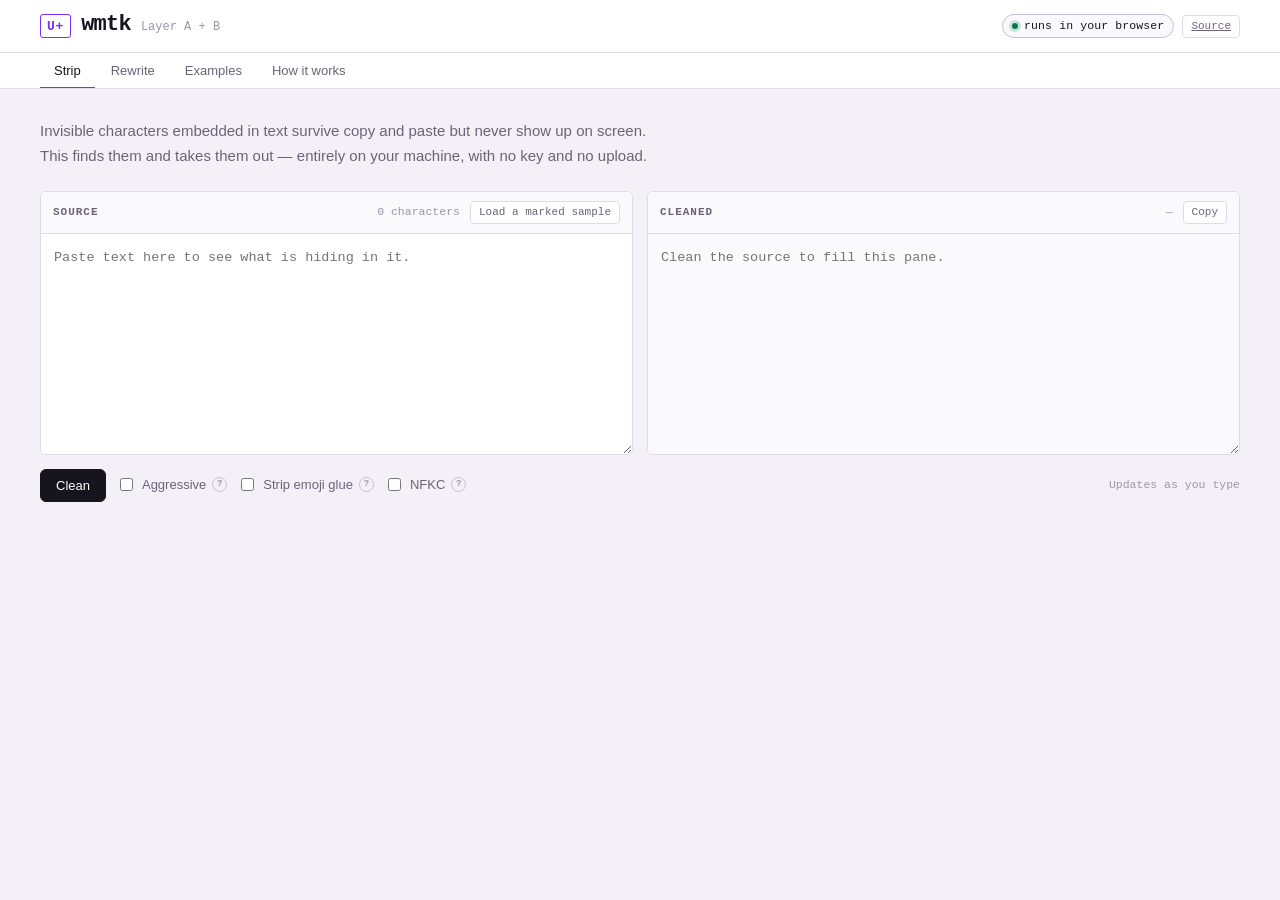
==== web/index.html @ 7eb11917 "Add static web demo for Layer A and Layer B A zero-backend build published to GitHub Pages. Layer A " ====
<!DOCTYPE html>
<html lang="en">
<head>
<meta charset="utf-8">
<meta name="viewport" content="width=device-width, initial-scale=1">
<title>wmtk — strip AI watermarks from text</title>
<meta name="description" content="Remove invisible Unicode watermarks and displace statistical token-sampling watermarks. Runs entirely in your browser.">

<!-- No server, and the page handles API keys, so script injection is the only
     realistic way a key leaks. Lock the origins down. 'wasm-unsafe-eval' and
     the jsdelivr/huggingface entries exist solely for the opt-in local model;
     nothing loads from them until the visitor clicks. -->
<meta http-equiv="Content-Security-Policy" content="
  default-src 'self';
  script-src 'self' https://cdn.jsdelivr.net 'wasm-unsafe-eval';
  style-src 'self' 'unsafe-inline';
  img-src 'self' data:;
  connect-src https:;
  worker-src 'self' blob:;
  base-uri 'none';
  form-action 'none';
  frame-ancestors 'none';
  object-src 'none'">
<meta name="referrer" content="no-referrer">

<link rel="stylesheet" href="./styles.css">
<link rel="icon" href="data:image/svg+xml,<svg xmlns='http://www.w3.org/2000/svg' viewBox='0 0 32 32'><text y='26' font-size='26'>◍</text></svg>">
</head>
<body>

<header class="masthead">
  <div class="brand">
    <span class="brand-mark" aria-hidden="true">U+</span>
    <h1>wmtk</h1>
    <span class="version" id="version">Layer A + B</span>
  </div>
  <div class="masthead-right">
    <span class="lamp on" title="Nothing you type is sent to this site's server, because it does not have one.">
      runs in your browser
    </span>
    <a class="mini" id="repo-link" href="https://github.com/yasir-mo/AI-watermark-remover-GUI" target="_blank" rel="noopener">Source</a>
  </div>
</header>

<nav class="tabs" role="tablist">
  <button role="tab" class="tab is-active" data-tab="strip" aria-selected="true">Strip</button>
  <button role="tab" class="tab" data-tab="rewrite" aria-selected="false">Rewrite</button>
  <button role="tab" class="tab" data-tab="examples" aria-selected="false">Examples</button>
  <button role="tab" class="tab" data-tab="about" aria-selected="false">How it works</button>
</nav>

<main>

<!-- ═══════════════════════════════════════════════════ STRIP (Layer A) ══ -->
<section class="panel" id="tab-strip" role="tabpanel">

  <p class="lede">
    Invisible characters embedded in text survive copy and paste but never show
    up on screen. This finds them and takes them out — entirely on your machine,
    with no key and no upload.
  </p>

  <div class="split">
    <div class="pane">
      <div class="pane-head">
        <h2>Source</h2>
        <span class="pane-meta" id="src-count">0 characters</span>
        <button class="mini" id="load-sample" type="button">Load a marked sample</button>
      </div>
      <textarea id="src" spellcheck="false"
        placeholder="Paste text here to see what is hiding in it."></textarea>
    </div>

    <div class="pane">
      <div class="pane-head">
        <h2>Cleaned</h2>
        <span class="pane-meta" id="out-count">—</span>
        <button class="mini" id="copy-out" type="button">Copy</button>
      </div>
      <textarea id="out" spellcheck="false" readonly
        placeholder="Clean the source to fill this pane."></textarea>
    </div>
  </div>

  <div class="controls">
    <button class="btn btn-primary" id="btn-clean" type="button">Clean</button>
    <label class="check"><input type="checkbox" id="opt-aggressive"> Aggressive
      <span class="hint" title="Also fold Cyrillic, Greek and fullwidth lookalikes to ASCII. This corrupts text that is genuinely Cyrillic or Greek.">?</span></label>
    <label class="check"><input type="checkbox" id="opt-glue"> Strip emoji glue
      <span class="hint" title="Removes joiners that emoji sequences and Persian, Devanagari and Khmer text depend on. This will break them.">?</span></label>
    <label class="check"><input type="checkbox" id="opt-nfkc"> NFKC
      <span class="hint" title="Apply Unicode NFKC normalization after cleaning.">?</span></label>
    <span class="pane-meta" id="live-note">Updates as you type</span>
  </div>

  <div id="sample-note" class="callout" hidden></div>

  <div class="reveal-block" id="reveal-block" hidden>
    <div class="section-head">
      <h3>Reveal</h3>
      <p>Every hidden character, materialized where it sits. Hover for details.</p>
    </div>
    <div class="ruler" id="ruler" aria-hidden="true"></div>
    <div class="reveal" id="reveal"></div>
  </div>

  <div class="findings-block" id="findings-block" hidden>
    <div class="section-head">
      <h3>Findings</h3>
      <p id="findings-summary"></p>
    </div>
    <div class="table-wrap">
      <table class="data" id="findings">
        <thead><tr>
          <th>Codepoint</th><th>Name</th><th>Kind</th>
          <th class="num">Count</th><th class="num">Kept</th><th>Offsets</th>
        </tr></thead>
        <tbody></tbody>
      </table>
    </div>
    <p class="footnote" id="kept-note" hidden></p>
  </div>
</section>

<!-- ═════════════════════════════════════════════════ REWRITE (Layer B) ══ -->
<section class="panel" id="tab-rewrite" role="tabpanel" hidden>

  <p class="lede">
    Some models bias their own token sampling with a secret key, so the
    watermark <em>is</em> the word choices. Nothing can be deleted. Instead a
    second model rewrites the prose from its own distribution, and the original
    pattern does not carry over.
  </p>

  <div class="mode-picker" role="radiogroup" aria-label="Rewrite mode">
    <label class="mode">
      <input type="radio" name="rwmode" value="examples" checked>
      <span class="mode-title">See examples</span>
      <span class="mode-sub">No key, instant. Worked before/after pairs.</span>
    </label>
    <label class="mode">
      <input type="radio" name="rwmode" value="key">
      <span class="mode-title">Use my API key</span>
      <span class="mode-sub">Best quality. Free tiers available. Key stays in this tab.</span>
    </label>
    <label class="mode">
      <input type="radio" name="rwmode" value="local">
      <span class="mode-title">Run a model in my browser</span>
      <span class="mode-sub">No key at all. Large download, weaker output.</span>
    </label>
  </div>

  <!-- BYOK config -->
  <div id="cfg-key" hidden>
    <div class="privacy">
      <strong>Your key goes straight from this page to the provider.</strong>
      This site has no server, so there is nowhere else for it to go. Open your
      browser's network tab and you will see exactly one request, to the
      provider's own domain. The key is kept for this tab only unless you tick
      “remember”.
    </div>

    <div class="grid2">
      <label class="field">
        <span>Provider</span>
        <select id="rw-provider"></select>
        <em class="field-note" id="provider-note"></em>
      </label>

      <label class="field">
        <span>Model</span>
        <input type="text" id="rw-model" spellcheck="false" list="model-list">
        <datalist id="model-list"></datalist>
        <em class="field-note" id="model-note"></em>
      </label>
    </div>

    <label class="field" id="endpoint-field" hidden>
      <span>Endpoint URL</span>
      <input type="text" id="rw-endpoint" spellcheck="false"
             placeholder="https://host/v1/chat/completions">
    </label>

    <label class="field">
      <span>API key <em id="key-state"></em></span>
      <span class="key-row">
        <input type="password" id="rw-key" autocomplete="off" spellcheck="false"
               placeholder="paste your key">
        <button class="mini" id="key-show" type="button">Show</button>
        <button class="mini" id="key-clear" type="button">Forget</button>
      </span>
      <em class="field-note" id="key-note"></em>
    </label>

    <label class="check">
      <input type="checkbox" id="key-remember"> Remember on this device
      <span class="hint" title="Stores the key in localStorage so it survives closing the tab. Anyone with access to this browser profile can read it.">?</span>
    </label>

    <p class="footnote" id="get-key-line"></p>
  </div>

  <!-- Local model config -->
  <div id="cfg-local" hidden>
    <div class="callout warn" id="webgpu-warn" hidden></div>
    <div class="grid2">
      <label class="field">
        <span>Model</span>
        <select id="local-model"></select>
        <em class="field-note">Downloaded once, then cached by your browser.</em>
      </label>
      <div class="field">
        <span>Status</span>
        <div class="progress"><div class="progress-fill" id="local-progress"></div></div>
        <em class="field-note" id="local-status">Not loaded.</em>
      </div>
    </div>
    <div class="callout">
      A model this small is a weak paraphraser — it shows the mechanism rather
      than Layer B at its best. For real work, a free-tier key with a large
      model gives far better results.
    </div>
  </div>

  <!-- Shared knobs -->
  <div id="cfg-shared" hidden>
    <div class="grid2">
      <label class="field">
        <span>Strength</span>
        <select id="rw-strength"></select>
        <em class="field-note" id="strength-note"></em>
      </label>
      <label class="field">
        <span>Temperature <output id="rw-temp-val">0.9</output></span>
        <input type="range" id="rw-temp" min="0" max="2" step="0.1" value="0.9">
        <em class="field-note">Higher wanders further from the original wording.</em>
      </label>
    </div>
    <label class="field">
      <span>Candidates <output id="rw-cand-val">1</output></span>
      <input type="range" id="rw-cand" min="1" max="5" step="1" value="1">
      <em class="field-note">Generate several, keep the one that diverges most. Costs one call each.</em>
    </label>
  </div>

  <div class="split" id="rw-panes" hidden>
    <div class="pane">
      <div class="pane-head">
        <h2>Your text</h2>
        <span class="pane-meta" id="rw-src-count">0 characters</span>
      </div>
      <textarea id="rw-src" spellcheck="false"
        placeholder="Paste the text you want rewritten."></textarea>
    </div>
    <div class="pane">
      <div class="pane-head">
        <h2>Rewritten</h2>
        <span class="pane-meta" id="rw-out-count">—</span>
        <button class="mini" id="rw-copy" type="button">Copy</button>
      </div>
      <textarea id="rw-out" spellcheck="false" readonly
        placeholder="The rewritten text appears here."></textarea>
    </div>
  </div>

  <div class="controls" id="rw-controls" hidden>
    <button class="btn btn-primary" id="rw-run" type="button">Rewrite</button>
    <button class="btn" id="rw-preview" type="button">Show the exact prompt</button>
    <button class="btn" id="rw-cancel" type="button" hidden>Cancel</button>
    <span class="pane-meta" id="rw-progress"></span>
  </div>

  <div id="rw-result" hidden>
    <div class="section-head"><h3>Result</h3><p id="rw-stats"></p></div>
    <div class="meter" id="div-meter" hidden>
      <div class="meter-bar"><div class="meter-fill" id="div-fill"></div></div>
      <span class="meter-label" id="div-label"></span>
    </div>
    <ul class="notes" id="rw-notes"></ul>
  </div>

  <div id="rw-prompt-block" hidden>
    <div class="section-head">
      <h3>Prompt</h3>
      <p>Byte-for-byte what would be sent. Nothing else is added.</p>
    </div>
    <pre class="preview" id="rw-prompt"></pre>
  </div>

  <!-- Examples mode -->
  <div id="cfg-examples">
    <div class="callout">
      <strong>These “after” texts are written by hand to illustrate the goal of
      each setting.</strong> They are not model output and this page does not
      pretend otherwise. The divergence score under each one <em>is</em> real —
      computed live by the same function that scores an actual rewrite.
    </div>
    <div id="examples-list"></div>
  </div>
</section>

<!-- ══════════════════════════════════════════════════════════ EXAMPLES ══ -->
<section class="panel" id="tab-examples" role="tabpanel" hidden>
  <div class="section-head">
    <h3>What gets found</h3>
    <p>Each button loads real text into the Strip tab. Nothing is simulated.</p>
  </div>
  <div class="cards" id="demo-cards"></div>
</section>

<!-- ═════════════════════════════════════════════════════════════ ABOUT ══ -->
<section class="panel" id="tab-about" role="tabpanel" hidden>
  <div class="prose">
    <h3>Two different problems</h3>
    <p>
      <strong>Layer A — invisible characters.</strong> Zero-width spaces,
      joiners, bidi controls, variation selectors and Unicode tag characters can
      be embedded in text without showing on screen. Tag characters can carry a
      whole hidden string. Removing them is deterministic and lossless: they are
      either present or they are not, and you can verify the result by running
      the scan again. This runs in your browser, in JavaScript, with no key.
    </p>
    <p>
      <strong>Layer B — statistical watermarks.</strong> A model can bias its
      own token sampling with a secret key. Kirchenbauer's KGW scheme hashes
      preceding tokens to split the vocabulary into a green list and a red list,
      then nudges green tokens upward. Google's SynthID-Text runs a tournament
      between candidates instead. Either way the mark <em>is</em> the word
      choices, so there is nothing to delete. A second model rewriting the prose
      samples from its own distribution and does not reproduce the first model's
      pattern.
    </p>

    <h3>What this does not do</h3>
    <ul>
      <li>
        <strong>Layer B is not a guarantee.</strong> It displaces a token-level
        watermark; it does not prove absence. It is weaker against
        paragraph-level schemes such as SemStamp and PostMark than against the
        token-level ones currently deployed. Nothing here makes text
        “undetectable”, and this page will not tell you otherwise.
      </li>
      <li>
        <strong>Rewriting costs quality.</strong> If you would rewrite with a
        cheaper model anyway, generating with that model directly is simpler.
        Layer B earns its place when you wanted a stronger model's reasoning and
        will spend a paraphrase pass on hygiene.
      </li>
      <li>
        <strong>Use a different vendor.</strong> Rewriting Claude output with
        Claude, or Gemini output with Gemini, can re-apply the same mark.
      </li>
      <li>
        <strong>This page is text only.</strong> Files, image metadata, C2PA
        manifests and PDFs need the local tool.
      </li>
    </ul>

    <h3>Where your data goes</h3>
    <p>
      Layer A never leaves your browser. Layer B sends your text to whichever
      provider you choose, using your key, directly — this site has no backend
      to route it through. The opt-in in-browser model sends nothing anywhere,
      but downloads model weights from a CDN on first use.
    </p>

    <h3>Providers</h3>
    <p>
      A browser can only call providers that permit cross-origin requests. These
      were verified by preflight; the ones that block browsers still work in the
      local app, where a Python process makes the call and CORS never applies.
    </p>
    <div class="table-wrap">
      <table class="data" id="provider-table">
        <thead><tr><th>Provider</th><th>From this page</th><th>Notes</th></tr></thead>
        <tbody></tbody>
      </table>
    </div>

    <h3>The full toolkit</h3>
    <p>
      This page is the text half. The local tool also strips C2PA manifests,
      EXIF, XMP and document properties from PNG, JPEG, WebP, SVG, PDF, DOCX,
      ODT, HTML and Markdown, and ships a CLI, an HTTP service and an agent
      skill.
      <a id="repo-link-2" href="https://github.com/yasir-mo/AI-watermark-remover-GUI" target="_blank" rel="noopener">Source and install instructions</a>.
    </p>
  </div>
</section>

</main>

<div class="toast" id="toast" hidden role="status" aria-live="polite"></div>

<script type="module" src="./src/app.js"></script>
<noscript>
  <p style="padding:24px">This tool runs entirely in the browser, so it needs JavaScript enabled.</p>
</noscript>
</body>
</html>
---- web/styles.css ----
/* wmtk — forensic examination surface.
   The subject is codepoint notation, so monospace is the display face.
   Colour is a taxonomy, not decoration: each finding kind owns one hue. */

:root {
  --paper:      #F3F1F7;
  --surface:    #FFFFFF;
  --sunk:       #FAF9FC;
  --ink:        #16141C;
  --muted:      #6B6478;
  --faint:      #9C95AB;
  --rule:       #DFDAE9;
  --rule-hard:  #C6BFD6;

  /* Finding taxonomy */
  --k-zwj:      #7B2FF7;
  --k-bidi:     #D6006E;
  --k-tag:      #0057D9;
  --k-vs:       #00807A;
  --k-pua:      #C2410C;
  --k-space:    #A16207;
  --k-conf:     #5B6472;
  --k-strip:    #7B2FF7;
  --k-other:    #4B3F63;

  --ok:         #067A4E;
  --off:        #B3AABF;
  --warn:       #B45309;
  --danger:     #C81E4A;

  --mono: ui-monospace, "Cascadia Mono", "SF Mono", "JetBrains Mono", Menlo,
          Consolas, "Liberation Mono", monospace;
  --sans: ui-sans-serif, -apple-system, "Segoe UI Variable Text", "Segoe UI",
          Roboto, "Helvetica Neue", Arial, sans-serif;

  --r: 6px;
  --shadow: 0 1px 2px rgba(22,20,28,.05), 0 8px 24px -12px rgba(22,20,28,.18);
}

@media (prefers-color-scheme: dark) {
  :root {
    --paper:   #131118;
    --surface: #1B1822;
    --sunk:    #161320;
    --ink:     #EDEAF3;
    --muted:   #A79FB8;
    --faint:   #756C86;
    --rule:    #2C2739;
    --rule-hard: #3E3752;

    --k-zwj:   #B98CFF;
    --k-bidi:  #FF6FB0;
    --k-tag:   #6BA6FF;
    --k-vs:    #3FCFC4;
    --k-pua:   #FF9A5C;
    --k-space: #E0B44E;
    --k-conf:  #9AA4B4;
    --k-strip: #B98CFF;
    --k-other: #B4A3D6;

    --ok:      #43D39B;
    --off:     #5C5470;
    --warn:    #F0B24A;
    --danger:  #FF6B87;
    --shadow: 0 1px 2px rgba(0,0,0,.4), 0 8px 24px -12px rgba(0,0,0,.7);
  }
}

* { box-sizing: border-box; }

/* The `hidden` attribute is only `display:none` in the UA stylesheet, so any
   author rule that sets `display` (a .split grid, a .controls flex) silently
   beats it and the element stays on screen. Make hidden actually hidden. */
[hidden] { display: none !important; }

html { -webkit-text-size-adjust: 100%; }

body {
  margin: 0;
  background: var(--paper);
  color: var(--ink);
  font: 15px/1.55 var(--sans);
  font-variant-numeric: tabular-nums;
}

h1, h2, h3 { margin: 0; font-weight: 600; }

a { color: var(--k-tag); }

/* ───────────────────────────────────────────────── masthead */

.masthead {
  display: flex; align-items: center; justify-content: space-between;
  gap: 16px; flex-wrap: wrap;
  padding: 14px clamp(16px, 4vw, 40px);
  border-bottom: 1px solid var(--rule);
  background: var(--surface);
}

.brand { display: flex; align-items: baseline; gap: 10px; }

.brand-mark {
  font: 600 13px/1 var(--mono);
  letter-spacing: .06em;
  color: var(--k-zwj);
  padding: 5px 6px 4px;
  border: 1px solid var(--k-zwj);
  border-radius: 3px;
}

.brand h1 {
  font: 600 22px/1 var(--mono);
  letter-spacing: -.035em;
}

.version { font: 500 12px/1 var(--mono); color: var(--faint); }

.lamps { display: flex; gap: 6px; flex-wrap: wrap; }

.lamp {
  display: inline-flex; align-items: center; gap: 6px;
  font: 500 11.5px/1 var(--mono);
  letter-spacing: .01em;
  padding: 5px 9px;
  border: 1px solid var(--rule);
  border-radius: 100px;
  color: var(--muted);
  background: var(--sunk);
}
.lamp::before {
  content: ""; width: 6px; height: 6px; border-radius: 50%;
  background: var(--off);
}
.lamp.on { color: var(--ink); border-color: var(--rule-hard); }
.lamp.on::before { background: var(--ok); box-shadow: 0 0 0 3px color-mix(in srgb, var(--ok) 18%, transparent); }

/* ───────────────────────────────────────────────────── tabs */

.tabs {
  display: flex; gap: 2px;
  padding: 0 clamp(16px, 4vw, 40px);
  border-bottom: 1px solid var(--rule);
  background: var(--surface);
  overflow-x: auto;
}

.tab {
  appearance: none; border: 0; background: none;
  padding: 11px 14px 10px;
  font: 500 13px/1 var(--sans);
  color: var(--muted);
  cursor: pointer;
  border-bottom: 2px solid transparent;
  margin-bottom: -1px;
  white-space: nowrap;
}
.tab:hover { color: var(--ink); }
.tab.is-active { color: var(--ink); border-bottom-color: var(--k-zwj); }
.tab:focus-visible { outline: 2px solid var(--k-tag); outline-offset: -2px; }

main { padding: clamp(18px, 3vw, 30px) clamp(16px, 4vw, 40px) 80px; max-width: 1500px; }

/* ─────────────────────────────────────────────── split panes */

.split {
  display: grid;
  grid-template-columns: 1fr 1fr;
  gap: 14px;
}
@media (max-width: 860px) { .split { grid-template-columns: 1fr; } }

.pane {
  display: flex; flex-direction: column;
  background: var(--surface);
  border: 1px solid var(--rule);
  border-radius: var(--r);
  overflow: hidden;
}

.pane-head {
  display: flex; align-items: center; gap: 10px;
  padding: 9px 12px;
  border-bottom: 1px solid var(--rule);
  background: var(--sunk);
}

.pane-head h2 {
  font: 600 11px/1 var(--mono);
  letter-spacing: .09em;
  text-transform: uppercase;
  color: var(--muted);
}

.pane-meta {
  font: 400 11.5px/1 var(--mono);
  color: var(--faint);
  margin-left: auto;
}

.pane-head .mini { margin-left: 0; }

textarea {
  width: 100%;
  min-height: 220px;
  resize: vertical;
  border: 0;
  padding: 13px;
  background: var(--surface);
  color: var(--ink);
  font: 13.5px/1.6 var(--mono);
  tab-size: 2;
}
textarea:focus { outline: 2px solid var(--k-tag); outline-offset: -2px; }
textarea[readonly] { background: var(--sunk); }

/* ─────────────────────────────────────────────────── controls */

.controls {
  display: flex; align-items: center; gap: 10px; flex-wrap: wrap;
  margin: 14px 0 0;
}

.btn {
  appearance: none;
  border: 1px solid var(--rule-hard);
  background: var(--surface);
  color: var(--ink);
  font: 500 13px/1 var(--sans);
  padding: 9px 15px;
  border-radius: var(--r);
  cursor: pointer;
}
.btn:hover:not(:disabled) { border-color: var(--ink); }
.btn:disabled { opacity: .45; cursor: not-allowed; }
.btn:focus-visible { outline: 2px solid var(--k-tag); outline-offset: 2px; }

.btn-primary {
  background: var(--ink);
  border-color: var(--ink);
  color: var(--surface);
}
.btn-primary:hover:not(:disabled) {
  background: var(--k-zwj); border-color: var(--k-zwj);
}

.chev { margin-left: 6px; opacity: .6; }

.mini {
  appearance: none; border: 1px solid var(--rule);
  background: var(--surface); color: var(--muted);
  font: 500 11px/1 var(--mono);
  padding: 5px 8px; border-radius: 4px; cursor: pointer;
}
.mini:hover { color: var(--ink); border-color: var(--rule-hard); }

.check {
  display: inline-flex; align-items: center; gap: 6px;
  font-size: 13px; color: var(--muted); cursor: pointer;
}
.check input { accent-color: var(--k-zwj); }

.hint {
  display: inline-grid; place-items: center;
  width: 15px; height: 15px; border-radius: 50%;
  border: 1px solid var(--rule-hard);
  font: 600 9px/1 var(--mono); color: var(--faint);
  cursor: help;
}

/* ──────────────────────────────────────────── section headers */

.section-head { margin: 30px 0 12px; }
.section-head h3 {
  font: 600 11px/1 var(--mono);
  letter-spacing: .09em; text-transform: uppercase;
  color: var(--muted);
}
.section-head p {
  margin: 5px 0 0; font-size: 13px; color: var(--faint); max-width: 68ch;
}

/* ══════════════════════════ SIGNATURE: the reveal ══════════ */

.ruler {
  position: relative;
  height: 22px;
  margin-bottom: 10px;
  border-bottom: 1px solid var(--rule-hard);
  background:
    repeating-linear-gradient(90deg,
      var(--rule) 0 1px, transparent 1px 10%);
  border-radius: 2px 2px 0 0;
}

.tick {
  position: absolute; bottom: 0;
  width: 2px; height: 14px;
  border-radius: 1px;
  transform: translateX(-1px);
}
.tick::after {
  content: ""; position: absolute; inset: auto 0 0;
  height: 22px; width: 2px;
  background: inherit; opacity: .18;
}

.reveal {
  background: var(--surface);
  border: 1px solid var(--rule);
  border-radius: var(--r);
  padding: 14px 15px;
  font: 13.5px/2.1 var(--mono);
  white-space: pre-wrap;
  word-break: break-word;
  max-height: 340px;
  overflow: auto;
}

.chip {
  display: inline-block;
  font: 600 9.5px/1 var(--mono);
  letter-spacing: .04em;
  padding: 3px 4px 2px;
  border-radius: 3px;
  vertical-align: 2px;
  margin: 0 1px;
  color: #fff;
  cursor: help;
  animation: bloom .32s cubic-bezier(.2,.9,.3,1.2) both;
  animation-delay: var(--d, 0ms);
}

@keyframes bloom {
  from { opacity: 0; transform: scale(.55); }
  to   { opacity: 1; transform: scale(1); }
}

@media (prefers-reduced-motion: reduce) {
  .chip { animation: none; }
}

.chip[data-kind="zwj_family"]        { background: var(--k-zwj); }
.chip[data-kind="bidi"]              { background: var(--k-bidi); }
.chip[data-kind="tag_chars"]         { background: var(--k-tag); }
.chip[data-kind="variation_selector"]{ background: var(--k-vs); }
.chip[data-kind="private_use"]       { background: var(--k-pua); }
.chip[data-kind="space"]             { background: var(--k-space); }
.chip[data-kind="confusable"]        { background: var(--k-conf); }
.chip[data-kind="strip"]             { background: var(--k-strip); }
.chip[data-kind="other_cf"]          { background: var(--k-other); }

.chip.is-kept {
  background: var(--surface);
  color: var(--muted);
  border: 1px dashed var(--rule-hard);
  padding: 2px 3px 1px;
}

/* ──────────────────────────────────────────────────── tables */

.table-wrap {
  overflow-x: auto;
  border: 1px solid var(--rule);
  border-radius: var(--r);
  background: var(--surface);
}

table.data { width: 100%; border-collapse: collapse; font-size: 13px; }

table.data th {
  text-align: left;
  font: 600 10.5px/1 var(--mono);
  letter-spacing: .07em; text-transform: uppercase;
  color: var(--faint);
  padding: 10px 12px;
  border-bottom: 1px solid var(--rule);
  background: var(--sunk);
  white-space: nowrap;
}

table.data td {
  padding: 9px 12px;
  border-bottom: 1px solid var(--rule);
  vertical-align: top;
}
table.data tr:last-child td { border-bottom: 0; }
table.data .num { text-align: right; }

.cp { font: 600 12.5px/1 var(--mono); }
.uname { font-size: 12.5px; color: var(--muted); }
.offsets { font: 11.5px/1.5 var(--mono); color: var(--faint); }

.kindtag {
  display: inline-block;
  font: 600 10px/1 var(--mono);
  letter-spacing: .04em;
  padding: 4px 6px 3px;
  border-radius: 3px;
  color: #fff;
}
.kindtag[data-kind="zwj_family"]        { background: var(--k-zwj); }
.kindtag[data-kind="bidi"]              { background: var(--k-bidi); }
.kindtag[data-kind="tag_chars"]         { background: var(--k-tag); }
.kindtag[data-kind="variation_selector"]{ background: var(--k-vs); }
.kindtag[data-kind="private_use"]       { background: var(--k-pua); }
.kindtag[data-kind="space"]             { background: var(--k-space); }
.kindtag[data-kind="confusable"]        { background: var(--k-conf); }
.kindtag[data-kind="strip"]             { background: var(--k-strip); }
.kindtag[data-kind="other_cf"]          { background: var(--k-other); }

.kept-note { font-size: 11.5px; color: var(--ok); }

/* ────────────────────────────────────────────────────── diff */

.diff {
  background: var(--surface);
  border: 1px solid var(--rule);
  border-radius: var(--r);
  padding: 14px 15px;
  font: 13.5px/1.9 var(--mono);
  white-space: pre-wrap; word-break: break-word;
  max-height: 300px; overflow: auto;
}
.d-del {
  background: color-mix(in srgb, var(--danger) 14%, transparent);
  color: var(--danger);
  text-decoration: line-through;
  border-radius: 2px; padding: 0 1px;
}
.d-rep {
  background: color-mix(in srgb, var(--k-space) 18%, transparent);
  border: 1px solid var(--k-space);
  border-radius: 2px; padding: 0 2px;
}
.d-ins {
  background: color-mix(in srgb, var(--ok) 14%, transparent);
  color: var(--ok); border-radius: 2px;
}

/* ───────────────────────────────────────────────── drop zone */

.drop {
  border: 1.5px dashed var(--rule-hard);
  border-radius: 10px;
  background: var(--surface);
  padding: 46px 24px;
  text-align: center;
  cursor: pointer;
  transition: border-color .12s, background .12s;
}
.drop:hover, .drop:focus-visible { border-color: var(--k-zwj); outline: none; }
.drop.is-over {
  border-color: var(--k-zwj);
  background: color-mix(in srgb, var(--k-zwj) 6%, var(--surface));
}
.drop-slim { padding: 26px 20px; }

.drop-mark {
  display: block; font-size: 30px; color: var(--k-zwj);
  margin-bottom: 8px; line-height: 1;
}
.drop-title { margin: 0 0 5px; font-weight: 600; font-size: 15px; }
.drop-sub {
  margin: 0 0 16px;
  font: 11.5px/1.6 var(--mono);
  color: var(--faint);
}

/* ──────────────────────────────────────────────── file cards */

.filecard {
  margin-top: 20px;
  background: var(--surface);
  border: 1px solid var(--rule);
  border-radius: var(--r);
  padding: 16px;
}
.filecard-head {
  display: flex; gap: 14px; align-items: flex-start;
  justify-content: space-between; flex-wrap: wrap;
}
.filecard-head h3 { font: 600 15px/1.3 var(--mono); word-break: break-all; }

.verdict {
  margin-top: 14px; padding: 11px 13px;
  border-radius: var(--r);
  font-size: 13.5px;
  border: 1px solid var(--rule);
  background: var(--sunk);
}
.verdict.hit {
  border-color: color-mix(in srgb, var(--danger) 40%, transparent);
  background: color-mix(in srgb, var(--danger) 8%, var(--surface));
}
.verdict.clear {
  border-color: color-mix(in srgb, var(--ok) 40%, transparent);
  background: color-mix(in srgb, var(--ok) 8%, var(--surface));
}
.verdict strong { font-weight: 600; }

.two-col { display: grid; grid-template-columns: 1fr 1fr; gap: 20px; }
@media (max-width: 860px) { .two-col { grid-template-columns: 1fr; } }

.findlist { list-style: none; margin: 0; padding: 0; }
.findlist li {
  display: flex; gap: 9px; align-items: flex-start;
  padding: 8px 11px;
  border: 1px solid var(--rule);
  border-radius: 5px;
  background: var(--surface);
  margin-bottom: 5px;
  font-size: 13px;
}
.findlist .detail { word-break: break-word; min-width: 0; }
.findlist .empty {
  color: var(--faint); border-style: dashed; justify-content: center;
}

/* ────────────────────────────────────────────────────── batch */

.batch-bar {
  display: flex; align-items: center; gap: 12px; flex-wrap: wrap;
  margin: 16px 0 12px;
}
.progress {
  flex: 1 1 160px; min-width: 120px; height: 5px;
  background: var(--rule); border-radius: 3px; overflow: hidden;
}
.progress-fill {
  height: 100%; width: 0%;
  background: var(--k-zwj);
  transition: width .25s ease;
}

.status { font: 600 11px/1 var(--mono); letter-spacing: .04em; }
.status[data-s="pending"]    { color: var(--faint); }
.status[data-s="inspecting"] { color: var(--k-tag); }
.status[data-s="cleaning"]   { color: var(--k-tag); }
.status[data-s="done"]       { color: var(--ok); }
.status[data-s="error"]      { color: var(--danger); }

/* ──────────────────────────────────────────── capability cards */

.cards {
  display: grid;
  grid-template-columns: repeat(auto-fill, minmax(268px, 1fr));
  gap: 12px;
}

.card {
  background: var(--surface);
  border: 1px solid var(--rule);
  border-radius: var(--r);
  padding: 14px;
}
.card.on { border-left: 3px solid var(--ok); }
.card.off { border-left: 3px solid var(--off); }

.card h4 {
  margin: 0 0 3px;
  font: 600 13.5px/1 var(--mono);
  display: flex; align-items: center; gap: 8px;
}
.card .state {
  font: 600 10px/1 var(--mono); letter-spacing: .06em;
  text-transform: uppercase; margin-left: auto;
}
.card.on .state { color: var(--ok); }
.card.off .state { color: var(--faint); }
.card p { margin: 8px 0 0; font-size: 12.5px; color: var(--muted); }
.card code {
  display: block; margin-top: 9px;
  font: 11.5px/1.6 var(--mono);
  background: var(--sunk);
  border: 1px solid var(--rule);
  border-radius: 4px;
  padding: 7px 9px;
  color: var(--ink);
  overflow-x: auto; white-space: pre;
}
.card .ver { font: 400 11px/1 var(--mono); color: var(--faint); }

.spec {
  background: var(--surface);
  border: 1px solid var(--rule);
  border-radius: var(--r);
  overflow: hidden;
}
.route {
  display: flex; gap: 12px; align-items: baseline;
  padding: 10px 13px;
  border-bottom: 1px solid var(--rule);
  font-size: 13px;
}
.route:last-child { border-bottom: 0; }
.verb {
  font: 600 10.5px/1 var(--mono); letter-spacing: .06em;
  padding: 4px 6px 3px; border-radius: 3px;
  color: #fff; min-width: 44px; text-align: center;
}
.verb[data-v="get"]  { background: var(--k-vs); }
.verb[data-v="post"] { background: var(--k-tag); }
.route .path { font: 600 12.5px/1 var(--mono); }
.route .sum { color: var(--muted); font-size: 12.5px; }

/* ─────────────────────────────────────────────────── drawer */

.scrim {
  position: fixed; inset: 0;
  background: rgba(22,20,28,.42);
  z-index: 20;
}

.drawer {
  position: fixed; top: 0; right: 0; bottom: 0;
  width: min(440px, 100vw);
  background: var(--surface);
  border-left: 1px solid var(--rule);
  box-shadow: var(--shadow);
  z-index: 21;
  overflow-y: auto;
  padding: 18px 20px 40px;
  animation: slide .22s cubic-bezier(.2,.8,.3,1) both;
}
@keyframes slide { from { transform: translateX(28px); opacity: 0; } }
@media (prefers-reduced-motion: reduce) { .drawer { animation: none; } }

.drawer-head {
  display: flex; align-items: center; justify-content: space-between;
  margin-bottom: 12px;
}
.drawer-head h2 {
  font: 600 17px/1 var(--mono); letter-spacing: -.02em;
}

.drawer-note {
  margin: 0 0 18px;
  font-size: 12.5px; line-height: 1.6;
  color: var(--muted);
  border-left: 2px solid var(--k-zwj);
  padding-left: 11px;
}

.field { display: block; margin-bottom: 13px; }
.field > span {
  display: flex; justify-content: space-between; align-items: baseline;
  font: 600 10.5px/1 var(--mono);
  letter-spacing: .07em; text-transform: uppercase;
  color: var(--muted);
  margin-bottom: 5px;
}
.field > span em {
  font: 400 10px/1 var(--mono); text-transform: none;
  letter-spacing: 0; color: var(--faint);
}
.field input[type=text], .field input[type=password], .field select {
  width: 100%;
  padding: 8px 10px;
  border: 1px solid var(--rule-hard);
  border-radius: 5px;
  background: var(--sunk);
  color: var(--ink);
  font: 13px/1.3 var(--mono);
}
.field select { font-family: var(--sans); }
.field input:focus, .field select:focus {
  outline: 2px solid var(--k-tag); outline-offset: -1px;
}
.field input[type=range] { width: 100%; accent-color: var(--k-zwj); }
.field-note {
  display: block; margin-top: 4px;
  font-size: 11.5px; font-style: normal; color: var(--faint);
}
.drawer-check { display: flex; flex-wrap: wrap; margin-bottom: 12px; }
.drawer-check .field-note { flex-basis: 100%; margin-left: 21px; }

.drawer-actions { display: flex; gap: 8px; margin-top: 16px; flex-wrap: wrap; }

.preview {
  margin: 0;
  background: var(--sunk);
  border: 1px solid var(--rule);
  border-radius: 5px;
  padding: 12px;
  font: 12.5px/1.65 var(--mono);
  white-space: pre-wrap; word-break: break-word;
  max-height: 300px; overflow: auto;
}

.notes { list-style: none; margin: 14px 0 0; padding: 0; }
.notes li {
  font-size: 12px; line-height: 1.55; color: var(--muted);
  padding-left: 14px; position: relative; margin-bottom: 7px;
}
.notes li::before {
  content: "—"; position: absolute; left: 0; color: var(--faint);
}

/* ──────────────────────────────────────────────────────── toast */

.toast {
  position: fixed; left: 50%; bottom: 26px;
  transform: translateX(-50%);
  background: var(--ink); color: var(--paper);
  padding: 11px 17px;
  border-radius: 100px;
  font-size: 13px;
  box-shadow: var(--shadow);
  z-index: 40;
  max-width: min(560px, 92vw);
}
.toast.err { background: var(--danger); color: #fff; }

.spin {
  display: inline-block; width: 11px; height: 11px;
  border: 2px solid currentColor; border-right-color: transparent;
  border-radius: 50%;
  animation: spin .6s linear infinite;
  vertical-align: -1px; margin-right: 7px;
}
@keyframes spin { to { transform: rotate(360deg); } }


/* ══════════════════════════════════════════════════════════════════════════
   Web build additions.
   Base above is shared with the local UI (ui/style.css).
   ══════════════════════════════════════════════════════════════════════════ */

.masthead-right { display: flex; align-items: center; gap: 8px; }

.lede {
  max-width: 74ch;
  margin: 0 0 22px;
  font-size: 15px;
  line-height: 1.65;
  color: var(--muted);
}
.lede em { color: var(--ink); font-style: italic; }

.footnote { font-size: 12.5px; color: var(--faint); margin: 10px 0 0; }

.callout {
  border: 1px solid var(--rule);
  border-left: 3px solid var(--k-zwj);
  background: var(--surface);
  border-radius: var(--r);
  padding: 12px 14px;
  font-size: 13px;
  line-height: 1.6;
  color: var(--muted);
  margin: 16px 0;
}
.callout strong { color: var(--ink); font-weight: 600; }
.callout.warn { border-left-color: var(--warn); }

.privacy {
  border: 1px solid color-mix(in srgb, var(--ok) 40%, transparent);
  background: color-mix(in srgb, var(--ok) 7%, var(--surface));
  border-radius: var(--r);
  padding: 12px 14px;
  font-size: 13px;
  line-height: 1.6;
  color: var(--muted);
  margin: 0 0 18px;
}
.privacy strong { color: var(--ink); }

/* mode picker */
.mode-picker {
  display: grid;
  grid-template-columns: repeat(auto-fit, minmax(230px, 1fr));
  gap: 10px;
  margin-bottom: 20px;
}
.mode {
  display: grid;
  grid-template-columns: auto 1fr;
  grid-template-areas: "radio title" "radio sub";
  gap: 2px 10px;
  align-items: start;
  padding: 13px 15px;
  border: 1px solid var(--rule-hard);
  border-radius: var(--r);
  background: var(--surface);
  cursor: pointer;
}
.mode:hover { border-color: var(--ink); }
.mode input { grid-area: radio; margin-top: 3px; accent-color: var(--k-zwj); }
.mode-title { grid-area: title; font-weight: 600; font-size: 13.5px; }
.mode-sub { grid-area: sub; font-size: 12px; color: var(--faint); line-height: 1.5; }
.mode:has(input:checked) {
  border-color: var(--k-zwj);
  background: color-mix(in srgb, var(--k-zwj) 6%, var(--surface));
}
.mode:has(input:focus-visible) { outline: 2px solid var(--k-tag); outline-offset: 2px; }

.grid2 { display: grid; grid-template-columns: 1fr 1fr; gap: 14px; }
@media (max-width: 720px) { .grid2 { grid-template-columns: 1fr; } }

.key-row { display: flex; gap: 6px; align-items: center; }
.key-row input { flex: 1; min-width: 0; }

/* divergence meter */
.meter { display: flex; align-items: center; gap: 12px; margin: 14px 0; }
.meter-bar {
  flex: 1; height: 8px; border-radius: 4px;
  background: var(--rule); overflow: hidden;
}
.meter-fill {
  height: 100%; width: 0%;
  border-radius: 4px;
  background: var(--danger);
  transition: width .4s ease, background .4s ease;
}
.meter-fill.mid  { background: var(--k-space); }
.meter-fill.good { background: var(--ok); }
.meter-label { font: 600 12px/1 var(--mono); color: var(--muted); white-space: nowrap; }

/* worked examples */
.example {
  border: 1px solid var(--rule);
  border-radius: var(--r);
  background: var(--surface);
  margin-bottom: 12px;
  overflow: hidden;
}
.example-head {
  display: flex; align-items: center; gap: 10px; flex-wrap: wrap;
  padding: 10px 13px;
  border-bottom: 1px solid var(--rule);
  background: var(--sunk);
}
.example-head h4 { margin: 0; font: 600 13px/1.3 var(--sans); }
.example-body { display: grid; grid-template-columns: 1fr 1fr; }
@media (max-width: 780px) { .example-body { grid-template-columns: 1fr; } }
.example-side { padding: 12px 14px; font: 12.5px/1.65 var(--mono); white-space: pre-wrap; word-break: break-word; }
.example-side + .example-side { border-left: 1px solid var(--rule); }
@media (max-width: 780px) {
  .example-side + .example-side { border-left: 0; border-top: 1px solid var(--rule); }
}
.example-label {
  display: block;
  font: 600 10px/1 var(--mono);
  letter-spacing: .08em; text-transform: uppercase;
  color: var(--faint);
  margin-bottom: 8px;
}
.example-note {
  padding: 10px 14px;
  border-top: 1px solid var(--rule);
  font-size: 12.5px; color: var(--muted);
  background: var(--sunk);
}

.prose { max-width: 76ch; }
.prose h3 {
  font: 600 11px/1 var(--mono);
  letter-spacing: .09em; text-transform: uppercase;
  color: var(--muted);
  margin: 30px 0 10px;
}
.prose h3:first-child { margin-top: 0; }
.prose p { margin: 0 0 14px; font-size: 14px; line-height: 1.7; }
.prose ul { margin: 0 0 14px; padding-left: 20px; }
.prose li { font-size: 14px; line-height: 1.7; margin-bottom: 10px; }
.prose strong { font-weight: 600; }

.yes { color: var(--ok); font-weight: 600; }
.no  { color: var(--faint); }
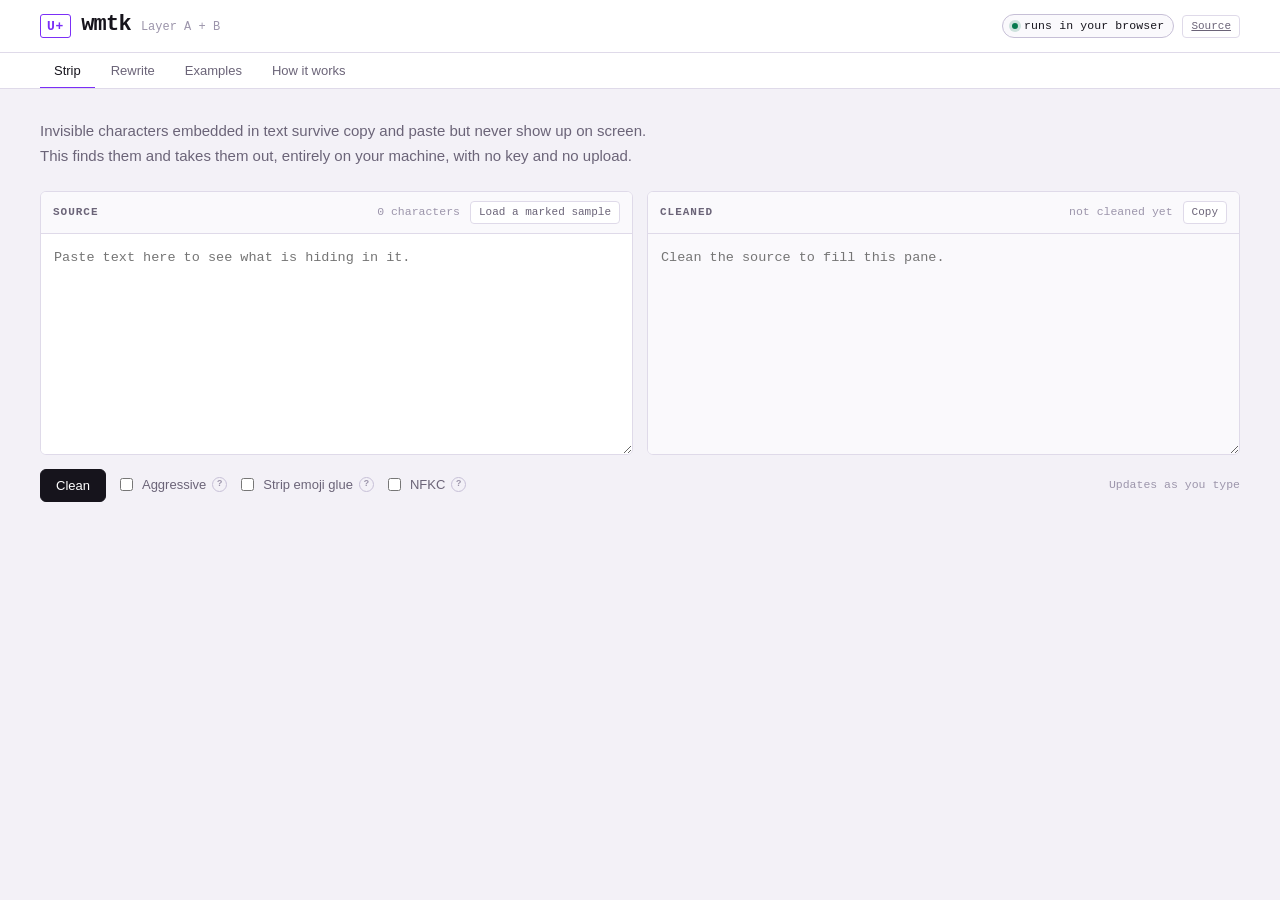
==== commit 0701a9b6: "Plain-language pass over prose and comments Removes em dashes throughout the codebase, docs and UI c" ====
--- a/web/index.html
+++ b/web/index.html
@@ -3,23 +3,41 @@
 <head>
 <meta charset="utf-8">
 <meta name="viewport" content="width=device-width, initial-scale=1">
-<title>wmtk — strip AI watermarks from text</title>
+<title>wmtk: strip AI watermarks from text</title>
 <meta name="description" content="Remove invisible Unicode watermarks and displace statistical token-sampling watermarks. Runs entirely in your browser.">
+
+<!-- Metadata for link previews when the page is shared. -->
+<link rel="canonical" href="https://yasir-mo.github.io/AI-watermark-remover-GUI/">
+<meta property="og:type" content="website">
+<meta property="og:site_name" content="wmtk">
+<meta property="og:title" content="wmtk: strip AI watermarks from text">
+<meta property="og:description" content="Find and remove invisible Unicode characters hidden in text, then rewrite through a second model to displace statistical watermarks. No account, no upload, and no server. It runs in your browser.">
+<meta property="og:url" content="https://yasir-mo.github.io/AI-watermark-remover-GUI/">
+<meta name="twitter:card" content="summary">
+<meta name="twitter:title" content="wmtk: strip AI watermarks from text">
+<meta name="twitter:description" content="Invisible Unicode watermarks, revealed and removed in your browser. Bring your own key for the rewrite layer, or use it with no key at all.">
 
 <!-- No server, and the page handles API keys, so script injection is the only
      realistic way a key leaks. Lock the origins down. 'wasm-unsafe-eval' and
      the jsdelivr/huggingface entries exist solely for the opt-in local model;
      nothing loads from them until the visitor clicks. -->
+<!-- connect-src must allow plain http to loopback: the "custom OpenAI-compatible"
+     provider exists so people can point at Ollama, LM Studio or llama.cpp on
+     their own machine, and those serve http://localhost. A bare `https:` here
+     blocked that, and the failure surfaced as a generic network error.
+     Loopback is not a meaningful exfiltration path.
+     frame-ancestors is deliberately absent: it is ignored in a <meta> CSP, and
+     GitHub Pages cannot set response headers, so listing it would only imply a
+     protection that is not actually in force. -->
 <meta http-equiv="Content-Security-Policy" content="
   default-src 'self';
   script-src 'self' https://cdn.jsdelivr.net 'wasm-unsafe-eval';
   style-src 'self' 'unsafe-inline';
   img-src 'self' data:;
-  connect-src https:;
+  connect-src https: http://localhost:* http://127.0.0.1:*;
   worker-src 'self' blob:;
   base-uri 'none';
   form-action 'none';
-  frame-ancestors 'none';
   object-src 'none'">
 <meta name="referrer" content="no-referrer">
 
@@ -56,7 +74,7 @@
 
   <p class="lede">
     Invisible characters embedded in text survive copy and paste but never show
-    up on screen. This finds them and takes them out — entirely on your machine,
+    up on screen. This finds them and takes them out, entirely on your machine,
     with no key and no upload.
   </p>
 
@@ -74,7 +92,7 @@
     <div class="pane">
       <div class="pane-head">
         <h2>Cleaned</h2>
-        <span class="pane-meta" id="out-count">—</span>
+        <span class="pane-meta" id="out-count">not cleaned yet</span>
         <button class="mini" id="copy-out" type="button">Copy</button>
       </div>
       <textarea id="out" spellcheck="false" readonly
@@ -127,9 +145,9 @@
 
   <p class="lede">
     Some models bias their own token sampling with a secret key, so the
-    watermark <em>is</em> the word choices. Nothing can be deleted. Instead a
-    second model rewrites the prose from its own distribution, and the original
-    pattern does not carry over.
+    watermark is the word choices, so there is nothing to delete. A second model
+    rewrites the prose from its own distribution, and the original pattern does
+    not carry over.
   </p>
 
   <div class="mode-picker" role="radiogroup" aria-label="Rewrite mode">
@@ -216,8 +234,8 @@
       </div>
     </div>
     <div class="callout">
-      A model this small is a weak paraphraser — it shows the mechanism rather
-      than Layer B at its best. For real work, a free-tier key with a large
+      A model this small is a weak paraphraser. It shows the mechanism without
+      showing Layer B at its best. For real work, a free-tier key with a large
       model gives far better results.
     </div>
   </div>
@@ -255,7 +273,7 @@
     <div class="pane">
       <div class="pane-head">
         <h2>Rewritten</h2>
-        <span class="pane-meta" id="rw-out-count">—</span>
+        <span class="pane-meta" id="rw-out-count">no result yet</span>
         <button class="mini" id="rw-copy" type="button">Copy</button>
       </div>
       <textarea id="rw-out" spellcheck="false" readonly
@@ -292,8 +310,8 @@
     <div class="callout">
       <strong>These “after” texts are written by hand to illustrate the goal of
       each setting.</strong> They are not model output and this page does not
-      pretend otherwise. The divergence score under each one <em>is</em> real —
-      computed live by the same function that scores an actual rewrite.
+      pretend otherwise. The divergence score under each one is real, computed
+      live by the same function that scores an actual rewrite.
     </div>
     <div id="examples-list"></div>
   </div>
@@ -313,7 +331,7 @@
   <div class="prose">
     <h3>Two different problems</h3>
     <p>
-      <strong>Layer A — invisible characters.</strong> Zero-width spaces,
+      <strong>Layer A, invisible characters.</strong> Zero-width spaces,
       joiners, bidi controls, variation selectors and Unicode tag characters can
       be embedded in text without showing on screen. Tag characters can carry a
       whole hidden string. Removing them is deterministic and lossless: they are
@@ -321,7 +339,7 @@
       the scan again. This runs in your browser, in JavaScript, with no key.
     </p>
     <p>
-      <strong>Layer B — statistical watermarks.</strong> A model can bias its
+      <strong>Layer B, statistical watermarks.</strong> A model can bias its
       own token sampling with a secret key. Kirchenbauer's KGW scheme hashes
       preceding tokens to split the vocabulary into a green list and a red list,
       then nudges green tokens upward. Google's SynthID-Text runs a tournament
@@ -338,13 +356,13 @@
         watermark; it does not prove absence. It is weaker against
         paragraph-level schemes such as SemStamp and PostMark than against the
         token-level ones currently deployed. Nothing here makes text
-        “undetectable”, and this page will not tell you otherwise.
+        “undetectable”.
       </li>
       <li>
         <strong>Rewriting costs quality.</strong> If you would rewrite with a
         cheaper model anyway, generating with that model directly is simpler.
-        Layer B earns its place when you wanted a stronger model's reasoning and
-        will spend a paraphrase pass on hygiene.
+        Layer B is useful when you wanted a stronger model's reasoning and will
+        spend a paraphrase pass on hygiene.
       </li>
       <li>
         <strong>Use a different vendor.</strong> Rewriting Claude output with
@@ -359,7 +377,7 @@
     <h3>Where your data goes</h3>
     <p>
       Layer A never leaves your browser. Layer B sends your text to whichever
-      provider you choose, using your key, directly — this site has no backend
+      provider you choose, using your key, directly. This site has no backend
       to route it through. The opt-in in-browser model sends nothing anywhere,
       but downloads model weights from a CDN on first use.
     </p>
--- a/web/styles.css
+++ b/web/styles.css
@@ -1,6 +1,6 @@
-/* wmtk — forensic examination surface.
+/* wmtk styles: a forensic examination surface.
    The subject is codepoint notation, so monospace is the display face.
-   Colour is a taxonomy, not decoration: each finding kind owns one hue. */
+   Colour is a taxonomy: each finding kind owns one hue. */
 
 :root {
   --paper:      #F3F1F7;
@@ -69,8 +69,8 @@
 * { box-sizing: border-box; }
 
 /* The `hidden` attribute is only `display:none` in the UA stylesheet, so any
-   author rule that sets `display` (a .split grid, a .controls flex) silently
-   beats it and the element stays on screen. Make hidden actually hidden. */
+   author rule that sets `display` (a .split grid, a .controls flex) beats it
+   and the element stays on screen. This makes hidden take effect. */
 [hidden] { display: none !important; }
 
 html { -webkit-text-size-adjust: 100%; }
@@ -693,7 +693,7 @@
   padding-left: 14px; position: relative; margin-bottom: 7px;
 }
 .notes li::before {
-  content: "—"; position: absolute; left: 0; color: var(--faint);
+  content: "3"; position: absolute; left: 0; color: var(--faint);
 }
 
 /* ──────────────────────────────────────────────────────── toast */
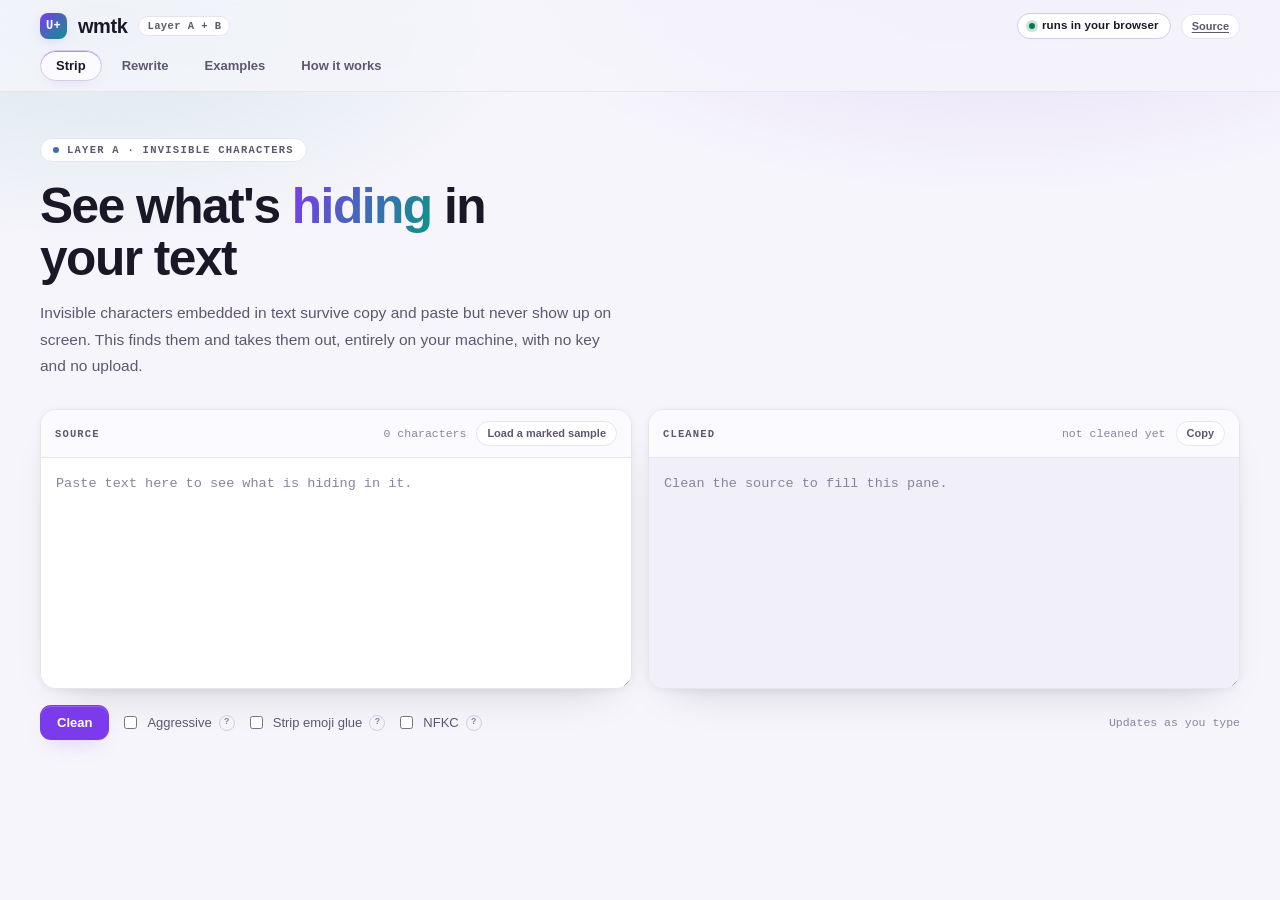
==== commit 95d2836f: "Redesign web and local UIs with a dark-first interface Restyle both front ends (the web/ Pages demo " ====
--- a/web/index.html
+++ b/web/index.html
@@ -46,6 +46,7 @@
 </head>
 <body>
 
+<div class="topbar">
 <header class="masthead">
   <div class="brand">
     <span class="brand-mark" aria-hidden="true">U+</span>
@@ -66,17 +67,22 @@
   <button role="tab" class="tab" data-tab="examples" aria-selected="false">Examples</button>
   <button role="tab" class="tab" data-tab="about" aria-selected="false">How it works</button>
 </nav>
+</div><!-- .topbar -->
 
 <main>
 
 <!-- ═══════════════════════════════════════════════════ STRIP (Layer A) ══ -->
 <section class="panel" id="tab-strip" role="tabpanel">
 
-  <p class="lede">
-    Invisible characters embedded in text survive copy and paste but never show
-    up on screen. This finds them and takes them out, entirely on your machine,
-    with no key and no upload.
-  </p>
+  <div class="hero">
+    <span class="eyebrow">Layer A · Invisible characters</span>
+    <h1 class="hero-title">See what's <span class="grad">hiding</span> in your text</h1>
+    <p class="lede">
+      Invisible characters embedded in text survive copy and paste but never show
+      up on screen. This finds them and takes them out, entirely on your machine,
+      with no key and no upload.
+    </p>
+  </div>
 
   <div class="split">
     <div class="pane">
@@ -294,6 +300,7 @@
       <div class="meter-bar"><div class="meter-fill" id="div-fill"></div></div>
       <span class="meter-label" id="div-label"></span>
     </div>
+    <p class="footnote"><span class="meter-label" id="len-label"></span></p>
     <ul class="notes" id="rw-notes"></ul>
   </div>
 
--- a/web/styles.css
+++ b/web/styles.css
@@ -1,76 +1,111 @@
-/* wmtk styles: a forensic examination surface.
-   The subject is codepoint notation, so monospace is the display face.
-   Colour is a taxonomy: each finding kind owns one hue. */
+/* wmtk styles: a forensic instrument, dark by default.
+   The subject is codepoint notation, so monospace is the data face and a clean
+   sans carries the shell. Colour is a taxonomy: each finding kind owns one hue,
+   and those hues light up against a quiet indigo-charcoal ground.
+   The base below is shared with the local UI (ui/style.css); the web-only
+   additions follow after the divider. */
 
 :root {
-  --paper:      #F3F1F7;
-  --surface:    #FFFFFF;
-  --sunk:       #FAF9FC;
-  --ink:        #16141C;
-  --muted:      #6B6478;
-  --faint:      #9C95AB;
-  --rule:       #DFDAE9;
-  --rule-hard:  #C6BFD6;
-
-  /* Finding taxonomy */
-  --k-zwj:      #7B2FF7;
-  --k-bidi:     #D6006E;
-  --k-tag:      #0057D9;
-  --k-vs:       #00807A;
-  --k-pua:      #C2410C;
-  --k-space:    #A16207;
-  --k-conf:     #5B6472;
-  --k-strip:    #7B2FF7;
-  --k-other:    #4B3F63;
-
-  --ok:         #067A4E;
-  --off:        #B3AABF;
-  --warn:       #B45309;
-  --danger:     #C81E4A;
+  color-scheme: dark;
+
+  /* Neutral shell: indigo-tinted, never pure black. */
+  --paper:      #0B0A12;
+  --surface:    #17141F;
+  --surface-2:  #1E1A29;
+  --sunk:       #0E0C16;
+  --ink:        #ECEAF5;
+  --muted:      #A49CB8;
+  --faint:      #6F6785;
+  --rule:       #272235;
+  --rule-hard:  #392F4E;
+
+  /* Accent through-line (violet, from the U+ brand mark) and a teal signal. */
+  --accent:     #8B5CF6;
+  --accent-lo:  #7C3AED;
+  --accent-2:   #22D3B7;
+  --accent-ink: #FFFFFF;
+  --glow:       color-mix(in srgb, var(--accent) 55%, transparent);
+
+  /* Finding taxonomy, tuned for a dark ground. */
+  --k-zwj:      #B092FF;
+  --k-bidi:     #FF79B0;
+  --k-tag:      #6FB0FF;
+  --k-vs:       #34D6C6;
+  --k-pua:      #FF9E63;
+  --k-space:    #F0C25A;
+  --k-conf:     #9AA4B4;
+  --k-strip:    #B092FF;
+  --k-other:    #C3B2E6;
+
+  --ok:         #34D399;
+  --off:        #4A4360;
+  --warn:       #F0B24A;
+  --danger:     #FF6B87;
 
   --mono: ui-monospace, "Cascadia Mono", "SF Mono", "JetBrains Mono", Menlo,
           Consolas, "Liberation Mono", monospace;
   --sans: ui-sans-serif, -apple-system, "Segoe UI Variable Text", "Segoe UI",
           Roboto, "Helvetica Neue", Arial, sans-serif;
 
-  --r: 6px;
-  --shadow: 0 1px 2px rgba(22,20,28,.05), 0 8px 24px -12px rgba(22,20,28,.18);
-}
-
-@media (prefers-color-scheme: dark) {
+  --r-sm: 7px;
+  --r:    11px;
+  --r-lg: 16px;
+
+  --shadow-sm: 0 1px 2px rgba(0,0,0,.5);
+  --shadow:    0 2px 6px rgba(0,0,0,.34), 0 20px 44px -22px rgba(0,0,0,.72);
+  --shadow-lg: 0 12px 54px -14px rgba(0,0,0,.8);
+}
+
+/* Light stays close to the original forensic palette. */
+@media (prefers-color-scheme: light) {
   :root {
-    --paper:   #131118;
-    --surface: #1B1822;
-    --sunk:    #161320;
-    --ink:     #EDEAF3;
-    --muted:   #A79FB8;
-    --faint:   #756C86;
-    --rule:    #2C2739;
-    --rule-hard: #3E3752;
-
-    --k-zwj:   #B98CFF;
-    --k-bidi:  #FF6FB0;
-    --k-tag:   #6BA6FF;
-    --k-vs:    #3FCFC4;
-    --k-pua:   #FF9A5C;
-    --k-space: #E0B44E;
-    --k-conf:  #9AA4B4;
-    --k-strip: #B98CFF;
-    --k-other: #B4A3D6;
-
-    --ok:      #43D39B;
-    --off:     #5C5470;
-    --warn:    #F0B24A;
-    --danger:  #FF6B87;
-    --shadow: 0 1px 2px rgba(0,0,0,.4), 0 8px 24px -12px rgba(0,0,0,.7);
+    color-scheme: light;
+
+    --paper:      #F6F5FB;
+    --surface:    #FFFFFF;
+    --surface-2:  #FBFAFF;
+    --sunk:       #F1EFF8;
+    --ink:        #1A1726;
+    --muted:      #5E576E;
+    --faint:      #8B839D;
+    --rule:       #E7E3F1;
+    --rule-hard:  #D3CCE4;
+
+    --accent:     #7C3AED;
+    --accent-lo:  #6D28D9;
+    --accent-2:   #0D9488;
+    --accent-ink: #FFFFFF;
+    --glow:       color-mix(in srgb, var(--accent) 26%, transparent);
+
+    --k-zwj:      #7B2FF7;
+    --k-bidi:     #D6006E;
+    --k-tag:      #0057D9;
+    --k-vs:       #00807A;
+    --k-pua:      #C2410C;
+    --k-space:    #A16207;
+    --k-conf:     #5B6472;
+    --k-strip:    #7B2FF7;
+    --k-other:    #4B3F63;
+
+    --ok:         #067A4E;
+    --off:        #B3AABF;
+    --warn:       #B45309;
+    --danger:     #C81E4A;
+
+    --shadow-sm: 0 1px 2px rgba(22,20,28,.06);
+    --shadow:    0 2px 8px rgba(22,20,28,.06), 0 20px 44px -26px rgba(22,20,28,.22);
+    --shadow-lg: 0 22px 62px -20px rgba(22,20,28,.26);
   }
+
+  /* Saturated taxonomy hues in light mode read better with white text. */
+  .chip:not(.is-kept), .kindtag, .verb { color: #fff; }
 }
 
 * { box-sizing: border-box; }
 
-/* The `hidden` attribute is only `display:none` in the UA stylesheet, so any
-   author rule that sets `display` (a .split grid, a .controls flex) beats it
-   and the element stays on screen. This makes hidden take effect. */
+/* The `hidden` attribute is only display:none in the UA stylesheet, so any
+   author rule that sets display (a .split grid, a .controls flex) beats it and
+   the element stays on screen. This makes hidden take effect. */
 [hidden] { display: none !important; }
 
 html { -webkit-text-size-adjust: 100%; }
@@ -81,91 +116,139 @@
   color: var(--ink);
   font: 15px/1.55 var(--sans);
   font-variant-numeric: tabular-nums;
+  -webkit-font-smoothing: antialiased;
+  text-rendering: optimizeLegibility;
+}
+
+/* A soft ambient wash so the dark ground has depth rather than reading flat. */
+body::before {
+  content: "";
+  position: fixed;
+  inset: 0;
+  z-index: -1;
+  pointer-events: none;
+  background:
+    radial-gradient(60% 42% at 78% -8%, color-mix(in srgb, var(--accent) 16%, transparent), transparent 70%),
+    radial-gradient(50% 38% at 8% 2%, color-mix(in srgb, var(--accent-2) 12%, transparent), transparent 68%);
 }
 
 h1, h2, h3 { margin: 0; font-weight: 600; }
 
-a { color: var(--k-tag); }
-
-/* ───────────────────────────────────────────────── masthead */
+a { color: var(--accent); text-underline-offset: 2px; }
+a:hover { color: var(--accent-lo); }
+
+/* ─────────────────────────────────────────────────────── top bar */
+
+.topbar {
+  position: sticky;
+  top: 0;
+  z-index: 30;
+  background: color-mix(in srgb, var(--paper) 80%, transparent);
+  backdrop-filter: saturate(1.5) blur(14px);
+  -webkit-backdrop-filter: saturate(1.5) blur(14px);
+  border-bottom: 1px solid var(--rule);
+}
 
 .masthead {
   display: flex; align-items: center; justify-content: space-between;
   gap: 16px; flex-wrap: wrap;
-  padding: 14px clamp(16px, 4vw, 40px);
-  border-bottom: 1px solid var(--rule);
-  background: var(--surface);
-}
-
-.brand { display: flex; align-items: baseline; gap: 10px; }
+  padding: 13px clamp(16px, 4vw, 40px) 11px;
+}
+
+.brand { display: flex; align-items: center; gap: 11px; }
 
 .brand-mark {
-  font: 600 13px/1 var(--mono);
-  letter-spacing: .06em;
-  color: var(--k-zwj);
-  padding: 5px 6px 4px;
-  border: 1px solid var(--k-zwj);
-  border-radius: 3px;
+  display: inline-grid; place-items: center;
+  min-width: 26px; height: 26px; padding: 0 6px;
+  font: 700 12px/1 var(--mono);
+  letter-spacing: .02em;
+  color: #fff;
+  background: linear-gradient(135deg, var(--accent), var(--accent-2));
+  border-radius: 8px;
+  box-shadow: 0 4px 14px -4px var(--glow);
 }
 
 .brand h1 {
-  font: 600 22px/1 var(--mono);
-  letter-spacing: -.035em;
-}
-
-.version { font: 500 12px/1 var(--mono); color: var(--faint); }
+  font: 700 20px/1 var(--sans);
+  letter-spacing: -.02em;
+}
+
+.version {
+  font: 600 10.5px/1 var(--mono);
+  letter-spacing: .04em;
+  color: var(--muted);
+  padding: 4px 8px;
+  border: 1px solid var(--rule);
+  border-radius: 999px;
+  background: var(--surface);
+}
 
 .lamps { display: flex; gap: 6px; flex-wrap: wrap; }
 
 .lamp {
-  display: inline-flex; align-items: center; gap: 6px;
-  font: 500 11.5px/1 var(--mono);
+  display: inline-flex; align-items: center; gap: 7px;
+  font: 600 11.5px/1 var(--sans);
   letter-spacing: .01em;
-  padding: 5px 9px;
-  border: 1px solid var(--rule);
-  border-radius: 100px;
-  color: var(--muted);
-  background: var(--sunk);
+  padding: 6px 11px;
+  border: 1px solid var(--rule);
+  border-radius: 999px;
+  color: var(--muted);
+  background: var(--surface);
 }
 .lamp::before {
   content: ""; width: 6px; height: 6px; border-radius: 50%;
   background: var(--off);
 }
 .lamp.on { color: var(--ink); border-color: var(--rule-hard); }
-.lamp.on::before { background: var(--ok); box-shadow: 0 0 0 3px color-mix(in srgb, var(--ok) 18%, transparent); }
-
-/* ───────────────────────────────────────────────────── tabs */
+.lamp.on::before {
+  background: var(--ok);
+  box-shadow: 0 0 0 3px color-mix(in srgb, var(--ok) 22%, transparent);
+}
+
+/* ──────────────────────────────────────────────────────── tabs */
 
 .tabs {
-  display: flex; gap: 2px;
-  padding: 0 clamp(16px, 4vw, 40px);
-  border-bottom: 1px solid var(--rule);
-  background: var(--surface);
+  display: flex; gap: 4px;
+  padding: 0 clamp(16px, 4vw, 40px) 10px;
   overflow-x: auto;
-}
+  scrollbar-width: none;
+}
+.tabs::-webkit-scrollbar { display: none; }
 
 .tab {
-  appearance: none; border: 0; background: none;
-  padding: 11px 14px 10px;
-  font: 500 13px/1 var(--sans);
+  appearance: none;
+  border: 1px solid transparent;
+  background: none;
+  padding: 8px 15px;
+  border-radius: 999px;
+  font: 600 13px/1 var(--sans);
   color: var(--muted);
   cursor: pointer;
-  border-bottom: 2px solid transparent;
-  margin-bottom: -1px;
   white-space: nowrap;
-}
-.tab:hover { color: var(--ink); }
-.tab.is-active { color: var(--ink); border-bottom-color: var(--k-zwj); }
-.tab:focus-visible { outline: 2px solid var(--k-tag); outline-offset: -2px; }
-
-main { padding: clamp(18px, 3vw, 30px) clamp(16px, 4vw, 40px) 80px; max-width: 1500px; }
-
-/* ─────────────────────────────────────────────── split panes */
+  transition: color .14s, background .14s, border-color .14s;
+}
+.tab:hover { color: var(--ink); background: color-mix(in srgb, var(--ink) 7%, transparent); }
+.tab.is-active {
+  color: var(--ink);
+  background: var(--surface-2);
+  border-color: var(--rule-hard);
+  box-shadow: 0 1px 0 color-mix(in srgb, var(--accent) 55%, transparent) inset,
+              0 6px 16px -10px var(--glow);
+}
+.tab:focus-visible { outline: 2px solid var(--accent); outline-offset: 2px; }
+
+main {
+  padding: clamp(22px, 3.4vw, 40px) clamp(16px, 4vw, 40px) 96px;
+  max-width: 1500px;
+  margin: 0 auto;
+}
+
+/* ─────────────────────────────────────────────────── split panes */
 
 .split {
   display: grid;
   grid-template-columns: 1fr 1fr;
-  gap: 14px;
+  gap: 16px;
 }
 @media (max-width: 860px) { .split { grid-template-columns: 1fr; } }
 
@@ -173,26 +256,27 @@
   display: flex; flex-direction: column;
   background: var(--surface);
   border: 1px solid var(--rule);
-  border-radius: var(--r);
+  border-radius: var(--r-lg);
+  box-shadow: var(--shadow);
   overflow: hidden;
 }
 
 .pane-head {
   display: flex; align-items: center; gap: 10px;
-  padding: 9px 12px;
+  padding: 11px 14px;
   border-bottom: 1px solid var(--rule);
-  background: var(--sunk);
+  background: var(--surface-2);
 }
 
 .pane-head h2 {
-  font: 600 11px/1 var(--mono);
-  letter-spacing: .09em;
+  font: 700 10.5px/1 var(--mono);
+  letter-spacing: .11em;
   text-transform: uppercase;
   color: var(--muted);
 }
 
 .pane-meta {
-  font: 400 11.5px/1 var(--mono);
+  font: 500 11.5px/1 var(--mono);
   color: var(--faint);
   margin-left: auto;
 }
@@ -201,85 +285,99 @@
 
 textarea {
   width: 100%;
-  min-height: 220px;
+  min-height: 230px;
   resize: vertical;
   border: 0;
-  padding: 13px;
+  padding: 15px;
   background: var(--surface);
   color: var(--ink);
-  font: 13.5px/1.6 var(--mono);
+  font: 13.5px/1.65 var(--mono);
   tab-size: 2;
 }
-textarea:focus { outline: 2px solid var(--k-tag); outline-offset: -2px; }
+textarea:focus { outline: 2px solid var(--accent); outline-offset: -2px; }
 textarea[readonly] { background: var(--sunk); }
-
-/* ─────────────────────────────────────────────────── controls */
+textarea::placeholder { color: var(--faint); }
+
+/* ───────────────────────────────────────────────────── controls */
 
 .controls {
-  display: flex; align-items: center; gap: 10px; flex-wrap: wrap;
-  margin: 14px 0 0;
+  display: flex; align-items: center; gap: 11px; flex-wrap: wrap;
+  margin: 16px 0 0;
 }
 
 .btn {
   appearance: none;
   border: 1px solid var(--rule-hard);
-  background: var(--surface);
+  background: var(--surface-2);
   color: var(--ink);
-  font: 500 13px/1 var(--sans);
-  padding: 9px 15px;
+  font: 600 13px/1 var(--sans);
+  padding: 10px 16px;
   border-radius: var(--r);
   cursor: pointer;
-}
-.btn:hover:not(:disabled) { border-color: var(--ink); }
+  box-shadow: var(--shadow-sm);
+  transition: border-color .14s, background .14s, transform .06s, box-shadow .14s;
+}
+.btn:hover:not(:disabled) {
+  border-color: color-mix(in srgb, var(--accent) 60%, var(--rule-hard));
+  background: color-mix(in srgb, var(--accent) 9%, var(--surface-2));
+}
+.btn:active:not(:disabled) { transform: translateY(1px); }
 .btn:disabled { opacity: .45; cursor: not-allowed; }
-.btn:focus-visible { outline: 2px solid var(--k-tag); outline-offset: 2px; }
+.btn:focus-visible { outline: 2px solid var(--accent); outline-offset: 2px; }
 
 .btn-primary {
-  background: var(--ink);
-  border-color: var(--ink);
-  color: var(--surface);
+  background: var(--accent);
+  border-color: transparent;
+  color: var(--accent-ink);
+  box-shadow: 0 1px 0 rgba(255,255,255,.18) inset,
+              0 10px 22px -10px var(--glow);
 }
 .btn-primary:hover:not(:disabled) {
-  background: var(--k-zwj); border-color: var(--k-zwj);
-}
-
-.chev { margin-left: 6px; opacity: .6; }
+  background: var(--accent-lo);
+  border-color: transparent;
+}
+
+.chev { margin-left: 7px; opacity: .7; }
 
 .mini {
   appearance: none; border: 1px solid var(--rule);
   background: var(--surface); color: var(--muted);
-  font: 500 11px/1 var(--mono);
-  padding: 5px 8px; border-radius: 4px; cursor: pointer;
-}
-.mini:hover { color: var(--ink); border-color: var(--rule-hard); }
+  font: 600 11px/1 var(--sans);
+  padding: 6px 10px; border-radius: 999px; cursor: pointer;
+  transition: color .14s, border-color .14s, background .14s;
+}
+.mini:hover { color: var(--ink); border-color: var(--rule-hard); background: var(--surface-2); }
 
 .check {
-  display: inline-flex; align-items: center; gap: 6px;
+  display: inline-flex; align-items: center; gap: 7px;
   font-size: 13px; color: var(--muted); cursor: pointer;
 }
-.check input { accent-color: var(--k-zwj); }
+.check input { accent-color: var(--accent); }
 
 .hint {
   display: inline-grid; place-items: center;
-  width: 15px; height: 15px; border-radius: 50%;
+  width: 16px; height: 16px; border-radius: 50%;
   border: 1px solid var(--rule-hard);
-  font: 600 9px/1 var(--mono); color: var(--faint);
+  font: 700 9px/1 var(--mono); color: var(--faint);
   cursor: help;
 }
+.hint:hover { color: var(--ink); border-color: var(--accent); }
 
 /* ──────────────────────────────────────────── section headers */
 
-.section-head { margin: 30px 0 12px; }
+.section-head { margin: 34px 0 14px; }
 .section-head h3 {
-  font: 600 11px/1 var(--mono);
-  letter-spacing: .09em; text-transform: uppercase;
+  font: 700 10.5px/1 var(--mono);
+  letter-spacing: .11em; text-transform: uppercase;
   color: var(--muted);
 }
 .section-head p {
-  margin: 5px 0 0; font-size: 13px; color: var(--faint); max-width: 68ch;
+  margin: 6px 0 0; font-size: 13px; color: var(--faint); max-width: 68ch;
 }
 
 /* ══════════════════════════ SIGNATURE: the reveal ══════════ */
+
+.reveal-block { margin-top: 14px; }
 
 .ruler {
   position: relative;
@@ -305,27 +403,29 @@
 }
 
 .reveal {
-  background: var(--surface);
-  border: 1px solid var(--rule);
-  border-radius: var(--r);
-  padding: 14px 15px;
-  font: 13.5px/2.1 var(--mono);
+  background: var(--sunk);
+  border: 1px solid var(--rule);
+  border-radius: var(--r-lg);
+  padding: 16px 17px;
+  font: 13.5px/2.15 var(--mono);
   white-space: pre-wrap;
   word-break: break-word;
   max-height: 340px;
   overflow: auto;
+  box-shadow: inset 0 1px 3px rgba(0,0,0,.35);
 }
 
 .chip {
   display: inline-block;
-  font: 600 9.5px/1 var(--mono);
+  font: 700 9.5px/1 var(--mono);
   letter-spacing: .04em;
   padding: 3px 4px 2px;
-  border-radius: 3px;
+  border-radius: 4px;
   vertical-align: 2px;
   margin: 0 1px;
-  color: #fff;
+  color: #10101a;
   cursor: help;
+  box-shadow: 0 2px 12px -3px color-mix(in srgb, var(--chip-c, var(--accent)) 70%, transparent);
   animation: bloom .32s cubic-bezier(.2,.9,.3,1.2) both;
   animation-delay: var(--d, 0ms);
 }
@@ -339,20 +439,21 @@
   .chip { animation: none; }
 }
 
-.chip[data-kind="zwj_family"]        { background: var(--k-zwj); }
-.chip[data-kind="bidi"]              { background: var(--k-bidi); }
-.chip[data-kind="tag_chars"]         { background: var(--k-tag); }
-.chip[data-kind="variation_selector"]{ background: var(--k-vs); }
-.chip[data-kind="private_use"]       { background: var(--k-pua); }
-.chip[data-kind="space"]             { background: var(--k-space); }
-.chip[data-kind="confusable"]        { background: var(--k-conf); }
-.chip[data-kind="strip"]             { background: var(--k-strip); }
-.chip[data-kind="other_cf"]          { background: var(--k-other); }
+.chip[data-kind="zwj_family"]        { background: var(--k-zwj);   --chip-c: var(--k-zwj); }
+.chip[data-kind="bidi"]              { background: var(--k-bidi);  --chip-c: var(--k-bidi); }
+.chip[data-kind="tag_chars"]         { background: var(--k-tag);   --chip-c: var(--k-tag); }
+.chip[data-kind="variation_selector"]{ background: var(--k-vs);    --chip-c: var(--k-vs); }
+.chip[data-kind="private_use"]       { background: var(--k-pua);   --chip-c: var(--k-pua); }
+.chip[data-kind="space"]             { background: var(--k-space); --chip-c: var(--k-space); }
+.chip[data-kind="confusable"]        { background: var(--k-conf);  --chip-c: var(--k-conf); }
+.chip[data-kind="strip"]             { background: var(--k-strip); --chip-c: var(--k-strip); }
+.chip[data-kind="other_cf"]          { background: var(--k-other); --chip-c: var(--k-other); }
 
 .chip.is-kept {
   background: var(--surface);
   color: var(--muted);
   border: 1px dashed var(--rule-hard);
+  box-shadow: none;
   padding: 2px 3px 1px;
 }
 
@@ -361,42 +462,45 @@
 .table-wrap {
   overflow-x: auto;
   border: 1px solid var(--rule);
-  border-radius: var(--r);
-  background: var(--surface);
+  border-radius: var(--r-lg);
+  background: var(--surface);
+  box-shadow: var(--shadow);
 }
 
 table.data { width: 100%; border-collapse: collapse; font-size: 13px; }
 
 table.data th {
   text-align: left;
-  font: 600 10.5px/1 var(--mono);
-  letter-spacing: .07em; text-transform: uppercase;
+  font: 700 10.5px/1 var(--mono);
+  letter-spacing: .08em; text-transform: uppercase;
   color: var(--faint);
-  padding: 10px 12px;
+  padding: 12px 13px;
   border-bottom: 1px solid var(--rule);
-  background: var(--sunk);
+  background: var(--surface-2);
   white-space: nowrap;
 }
 
 table.data td {
-  padding: 9px 12px;
+  padding: 10px 13px;
   border-bottom: 1px solid var(--rule);
   vertical-align: top;
 }
+table.data tbody tr { transition: background .12s; }
+table.data tbody tr:hover { background: color-mix(in srgb, var(--accent) 5%, transparent); }
 table.data tr:last-child td { border-bottom: 0; }
 table.data .num { text-align: right; }
 
-.cp { font: 600 12.5px/1 var(--mono); }
+.cp { font: 700 12.5px/1 var(--mono); }
 .uname { font-size: 12.5px; color: var(--muted); }
 .offsets { font: 11.5px/1.5 var(--mono); color: var(--faint); }
 
 .kindtag {
   display: inline-block;
-  font: 600 10px/1 var(--mono);
+  font: 700 10px/1 var(--mono);
   letter-spacing: .04em;
-  padding: 4px 6px 3px;
-  border-radius: 3px;
-  color: #fff;
+  padding: 4px 7px 3px;
+  border-radius: 999px;
+  color: #10101a;
 }
 .kindtag[data-kind="zwj_family"]        { background: var(--k-zwj); }
 .kindtag[data-kind="bidi"]              { background: var(--k-bidi); }
@@ -413,102 +517,111 @@
 /* ────────────────────────────────────────────────────── diff */
 
 .diff {
-  background: var(--surface);
-  border: 1px solid var(--rule);
-  border-radius: var(--r);
-  padding: 14px 15px;
-  font: 13.5px/1.9 var(--mono);
+  background: var(--sunk);
+  border: 1px solid var(--rule);
+  border-radius: var(--r-lg);
+  padding: 16px 17px;
+  font: 13.5px/1.95 var(--mono);
   white-space: pre-wrap; word-break: break-word;
   max-height: 300px; overflow: auto;
+  box-shadow: inset 0 1px 3px rgba(0,0,0,.35);
 }
 .d-del {
-  background: color-mix(in srgb, var(--danger) 14%, transparent);
+  background: color-mix(in srgb, var(--danger) 20%, transparent);
   color: var(--danger);
   text-decoration: line-through;
-  border-radius: 2px; padding: 0 1px;
+  border-radius: 3px; padding: 0 2px;
 }
 .d-rep {
-  background: color-mix(in srgb, var(--k-space) 18%, transparent);
+  background: color-mix(in srgb, var(--k-space) 22%, transparent);
   border: 1px solid var(--k-space);
-  border-radius: 2px; padding: 0 2px;
+  border-radius: 3px; padding: 0 2px;
 }
 .d-ins {
-  background: color-mix(in srgb, var(--ok) 14%, transparent);
-  color: var(--ok); border-radius: 2px;
+  background: color-mix(in srgb, var(--ok) 20%, transparent);
+  color: var(--ok); border-radius: 3px;
 }
 
 /* ───────────────────────────────────────────────── drop zone */
 
 .drop {
   border: 1.5px dashed var(--rule-hard);
-  border-radius: 10px;
-  background: var(--surface);
-  padding: 46px 24px;
+  border-radius: var(--r-lg);
+  background: var(--surface);
+  padding: 52px 24px;
   text-align: center;
   cursor: pointer;
-  transition: border-color .12s, background .12s;
-}
-.drop:hover, .drop:focus-visible { border-color: var(--k-zwj); outline: none; }
+  transition: border-color .14s, background .14s, box-shadow .14s;
+}
+.drop:hover, .drop:focus-visible {
+  border-color: var(--accent);
+  outline: none;
+  box-shadow: 0 14px 40px -22px var(--glow);
+}
 .drop.is-over {
-  border-color: var(--k-zwj);
-  background: color-mix(in srgb, var(--k-zwj) 6%, var(--surface));
-}
-.drop-slim { padding: 26px 20px; }
+  border-color: var(--accent);
+  background: color-mix(in srgb, var(--accent) 9%, var(--surface));
+}
+.drop-slim { padding: 30px 20px; }
 
 .drop-mark {
-  display: block; font-size: 30px; color: var(--k-zwj);
-  margin-bottom: 8px; line-height: 1;
-}
-.drop-title { margin: 0 0 5px; font-weight: 600; font-size: 15px; }
+  display: block; font-size: 34px;
+  margin-bottom: 10px; line-height: 1;
+  background: linear-gradient(135deg, var(--accent), var(--accent-2));
+  -webkit-background-clip: text; background-clip: text;
+  -webkit-text-fill-color: transparent;
+}
+.drop-title { margin: 0 0 6px; font-weight: 600; font-size: 15.5px; }
 .drop-sub {
-  margin: 0 0 16px;
-  font: 11.5px/1.6 var(--mono);
+  margin: 0 0 18px;
+  font: 11.5px/1.7 var(--mono);
   color: var(--faint);
 }
 
 /* ──────────────────────────────────────────────── file cards */
 
 .filecard {
-  margin-top: 20px;
-  background: var(--surface);
-  border: 1px solid var(--rule);
-  border-radius: var(--r);
-  padding: 16px;
+  margin-top: 22px;
+  background: var(--surface);
+  border: 1px solid var(--rule);
+  border-radius: var(--r-lg);
+  padding: 18px;
+  box-shadow: var(--shadow);
 }
 .filecard-head {
   display: flex; gap: 14px; align-items: flex-start;
   justify-content: space-between; flex-wrap: wrap;
 }
-.filecard-head h3 { font: 600 15px/1.3 var(--mono); word-break: break-all; }
+.filecard-head h3 { font: 700 15px/1.35 var(--mono); word-break: break-all; }
 
 .verdict {
-  margin-top: 14px; padding: 11px 13px;
+  margin-top: 15px; padding: 12px 14px;
   border-radius: var(--r);
   font-size: 13.5px;
   border: 1px solid var(--rule);
   background: var(--sunk);
 }
 .verdict.hit {
-  border-color: color-mix(in srgb, var(--danger) 40%, transparent);
-  background: color-mix(in srgb, var(--danger) 8%, var(--surface));
+  border-color: color-mix(in srgb, var(--danger) 45%, transparent);
+  background: color-mix(in srgb, var(--danger) 12%, var(--surface));
 }
 .verdict.clear {
-  border-color: color-mix(in srgb, var(--ok) 40%, transparent);
-  background: color-mix(in srgb, var(--ok) 8%, var(--surface));
+  border-color: color-mix(in srgb, var(--ok) 45%, transparent);
+  background: color-mix(in srgb, var(--ok) 12%, var(--surface));
 }
 .verdict strong { font-weight: 600; }
 
-.two-col { display: grid; grid-template-columns: 1fr 1fr; gap: 20px; }
+.two-col { display: grid; grid-template-columns: 1fr 1fr; gap: 22px; }
 @media (max-width: 860px) { .two-col { grid-template-columns: 1fr; } }
 
 .findlist { list-style: none; margin: 0; padding: 0; }
 .findlist li {
-  display: flex; gap: 9px; align-items: flex-start;
-  padding: 8px 11px;
-  border: 1px solid var(--rule);
-  border-radius: 5px;
-  background: var(--surface);
-  margin-bottom: 5px;
+  display: flex; gap: 10px; align-items: flex-start;
+  padding: 9px 12px;
+  border: 1px solid var(--rule);
+  border-radius: var(--r-sm);
+  background: var(--surface);
+  margin-bottom: 6px;
   font-size: 13px;
 }
 .findlist .detail { word-break: break-word; min-width: 0; }
@@ -519,20 +632,20 @@
 /* ────────────────────────────────────────────────────── batch */
 
 .batch-bar {
-  display: flex; align-items: center; gap: 12px; flex-wrap: wrap;
-  margin: 16px 0 12px;
+  display: flex; align-items: center; gap: 13px; flex-wrap: wrap;
+  margin: 18px 0 14px;
 }
 .progress {
-  flex: 1 1 160px; min-width: 120px; height: 5px;
-  background: var(--rule); border-radius: 3px; overflow: hidden;
+  flex: 1 1 160px; min-width: 120px; height: 6px;
+  background: var(--rule); border-radius: 999px; overflow: hidden;
 }
 .progress-fill {
   height: 100%; width: 0%;
-  background: var(--k-zwj);
+  background: linear-gradient(90deg, var(--accent), var(--accent-2));
   transition: width .25s ease;
 }
 
-.status { font: 600 11px/1 var(--mono); letter-spacing: .04em; }
+.status { font: 700 11px/1 var(--mono); letter-spacing: .04em; }
 .status[data-s="pending"]    { color: var(--faint); }
 .status[data-s="inspecting"] { color: var(--k-tag); }
 .status[data-s="cleaning"]   { color: var(--k-tag); }
@@ -544,82 +657,88 @@
 .cards {
   display: grid;
   grid-template-columns: repeat(auto-fill, minmax(268px, 1fr));
-  gap: 12px;
+  gap: 14px;
 }
 
 .card {
   background: var(--surface);
   border: 1px solid var(--rule);
-  border-radius: var(--r);
-  padding: 14px;
-}
+  border-radius: var(--r-lg);
+  padding: 16px;
+  box-shadow: var(--shadow);
+  transition: border-color .14s, transform .14s;
+}
+.card:hover { border-color: var(--rule-hard); transform: translateY(-2px); }
 .card.on { border-left: 3px solid var(--ok); }
 .card.off { border-left: 3px solid var(--off); }
 
 .card h4 {
   margin: 0 0 3px;
-  font: 600 13.5px/1 var(--mono);
+  font: 700 13.5px/1 var(--mono);
   display: flex; align-items: center; gap: 8px;
 }
 .card .state {
-  font: 600 10px/1 var(--mono); letter-spacing: .06em;
+  font: 700 10px/1 var(--mono); letter-spacing: .06em;
   text-transform: uppercase; margin-left: auto;
 }
 .card.on .state { color: var(--ok); }
 .card.off .state { color: var(--faint); }
-.card p { margin: 8px 0 0; font-size: 12.5px; color: var(--muted); }
+.card p { margin: 9px 0 0; font-size: 12.5px; color: var(--muted); }
 .card code {
-  display: block; margin-top: 9px;
+  display: block; margin-top: 10px;
   font: 11.5px/1.6 var(--mono);
   background: var(--sunk);
   border: 1px solid var(--rule);
-  border-radius: 4px;
-  padding: 7px 9px;
+  border-radius: var(--r-sm);
+  padding: 8px 10px;
   color: var(--ink);
   overflow-x: auto; white-space: pre;
 }
-.card .ver { font: 400 11px/1 var(--mono); color: var(--faint); }
+.card .ver { font: 500 11px/1 var(--mono); color: var(--faint); }
 
 .spec {
   background: var(--surface);
   border: 1px solid var(--rule);
-  border-radius: var(--r);
+  border-radius: var(--r-lg);
   overflow: hidden;
+  box-shadow: var(--shadow);
 }
 .route {
   display: flex; gap: 12px; align-items: baseline;
-  padding: 10px 13px;
+  padding: 11px 14px;
   border-bottom: 1px solid var(--rule);
   font-size: 13px;
 }
 .route:last-child { border-bottom: 0; }
 .verb {
-  font: 600 10.5px/1 var(--mono); letter-spacing: .06em;
-  padding: 4px 6px 3px; border-radius: 3px;
-  color: #fff; min-width: 44px; text-align: center;
+  font: 700 10.5px/1 var(--mono); letter-spacing: .06em;
+  padding: 5px 7px 4px; border-radius: 999px;
+  color: #10101a; min-width: 46px; text-align: center;
 }
 .verb[data-v="get"]  { background: var(--k-vs); }
 .verb[data-v="post"] { background: var(--k-tag); }
-.route .path { font: 600 12.5px/1 var(--mono); }
+.route .path { font: 700 12.5px/1 var(--mono); }
 .route .sum { color: var(--muted); font-size: 12.5px; }
 
 /* ─────────────────────────────────────────────────── drawer */
 
 .scrim {
   position: fixed; inset: 0;
-  background: rgba(22,20,28,.42);
-  z-index: 20;
+  background: rgba(6,5,12,.6);
+  backdrop-filter: blur(2px);
+  -webkit-backdrop-filter: blur(2px);
+  z-index: 40;
 }
 
 .drawer {
   position: fixed; top: 0; right: 0; bottom: 0;
-  width: min(440px, 100vw);
+  width: min(460px, 100vw);
   background: var(--surface);
   border-left: 1px solid var(--rule);
-  box-shadow: var(--shadow);
-  z-index: 21;
+  box-shadow: var(--shadow-lg);
+  z-index: 41;
   overflow-y: auto;
-  padding: 18px 20px 40px;
+  padding: 20px 22px 44px;
   animation: slide .22s cubic-bezier(.2,.8,.3,1) both;
 }
 @keyframes slide { from { transform: translateX(28px); opacity: 0; } }
@@ -627,89 +746,96 @@
 
 .drawer-head {
   display: flex; align-items: center; justify-content: space-between;
-  margin-bottom: 12px;
+  margin-bottom: 14px;
 }
 .drawer-head h2 {
-  font: 600 17px/1 var(--mono); letter-spacing: -.02em;
+  font: 700 18px/1 var(--sans); letter-spacing: -.01em;
 }
 
 .drawer-note {
-  margin: 0 0 18px;
-  font-size: 12.5px; line-height: 1.6;
-  color: var(--muted);
-  border-left: 2px solid var(--k-zwj);
-  padding-left: 11px;
-}
-
-.field { display: block; margin-bottom: 13px; }
+  margin: 0 0 20px;
+  font-size: 12.5px; line-height: 1.65;
+  color: var(--muted);
+  border-left: 2px solid var(--accent);
+  padding-left: 12px;
+}
+
+.field { display: block; margin-bottom: 14px; }
 .field > span {
   display: flex; justify-content: space-between; align-items: baseline;
-  font: 600 10.5px/1 var(--mono);
-  letter-spacing: .07em; text-transform: uppercase;
-  color: var(--muted);
-  margin-bottom: 5px;
+  font: 700 10.5px/1 var(--mono);
+  letter-spacing: .08em; text-transform: uppercase;
+  color: var(--muted);
+  margin-bottom: 6px;
 }
 .field > span em {
-  font: 400 10px/1 var(--mono); text-transform: none;
+  font: 500 10px/1 var(--mono); text-transform: none;
   letter-spacing: 0; color: var(--faint);
 }
 .field input[type=text], .field input[type=password], .field select {
   width: 100%;
-  padding: 8px 10px;
+  padding: 9px 11px;
   border: 1px solid var(--rule-hard);
-  border-radius: 5px;
+  border-radius: var(--r-sm);
   background: var(--sunk);
   color: var(--ink);
   font: 13px/1.3 var(--mono);
 }
 .field select { font-family: var(--sans); }
 .field input:focus, .field select:focus {
-  outline: 2px solid var(--k-tag); outline-offset: -1px;
-}
-.field input[type=range] { width: 100%; accent-color: var(--k-zwj); }
+  outline: 2px solid var(--accent); outline-offset: -1px;
+}
+.field input[type=range] { width: 100%; accent-color: var(--accent); }
 .field-note {
-  display: block; margin-top: 4px;
+  display: block; margin-top: 5px;
   font-size: 11.5px; font-style: normal; color: var(--faint);
 }
-.drawer-check { display: flex; flex-wrap: wrap; margin-bottom: 12px; }
-.drawer-check .field-note { flex-basis: 100%; margin-left: 21px; }
-
-.drawer-actions { display: flex; gap: 8px; margin-top: 16px; flex-wrap: wrap; }
+.drawer-check { display: flex; flex-wrap: wrap; margin-bottom: 13px; }
+.drawer-check .field-note { flex-basis: 100%; margin-left: 22px; }
+
+.drawer-actions { display: flex; gap: 9px; margin-top: 18px; flex-wrap: wrap; }
 
 .preview {
   margin: 0;
   background: var(--sunk);
   border: 1px solid var(--rule);
-  border-radius: 5px;
-  padding: 12px;
-  font: 12.5px/1.65 var(--mono);
+  border-radius: var(--r-sm);
+  padding: 13px;
+  font: 12.5px/1.7 var(--mono);
   white-space: pre-wrap; word-break: break-word;
   max-height: 300px; overflow: auto;
 }
 
-.notes { list-style: none; margin: 14px 0 0; padding: 0; }
+.notes { list-style: none; margin: 16px 0 0; padding: 0; }
 .notes li {
-  font-size: 12px; line-height: 1.55; color: var(--muted);
-  padding-left: 14px; position: relative; margin-bottom: 7px;
+  font-size: 12px; line-height: 1.6; color: var(--muted);
+  padding-left: 16px; position: relative; margin-bottom: 8px;
 }
 .notes li::before {
-  content: "3"; position: absolute; left: 0; color: var(--faint);
+  content: "\203A"; position: absolute; left: 2px; color: var(--accent);
+  font-weight: 700;
 }
 
 /* ──────────────────────────────────────────────────────── toast */
 
 .toast {
-  position: fixed; left: 50%; bottom: 26px;
+  position: fixed; left: 50%; bottom: 28px;
   transform: translateX(-50%);
-  background: var(--ink); color: var(--paper);
-  padding: 11px 17px;
-  border-radius: 100px;
+  background: var(--surface-2);
+  color: var(--ink);
+  border: 1px solid var(--rule-hard);
+  padding: 12px 18px;
+  border-radius: 999px;
   font-size: 13px;
-  box-shadow: var(--shadow);
-  z-index: 40;
+  box-shadow: var(--shadow-lg);
+  z-index: 50;
   max-width: min(560px, 92vw);
 }
-.toast.err { background: var(--danger); color: #fff; }
+.toast.err {
+  background: color-mix(in srgb, var(--danger) 22%, var(--surface-2));
+  border-color: var(--danger);
+  color: var(--ink);
+}
 
 .spin {
   display: inline-block; width: 11px; height: 11px;
@@ -726,42 +852,75 @@
    Base above is shared with the local UI (ui/style.css).
    ══════════════════════════════════════════════════════════════════════════ */
 
-.masthead-right { display: flex; align-items: center; gap: 8px; }
+.masthead-right { display: flex; align-items: center; gap: 10px; }
+
+/* hero: the Strip view opens on a thesis, then the live workbench sits under it */
+.hero { margin: 4px 0 30px; }
+
+.eyebrow {
+  display: inline-flex; align-items: center; gap: 8px;
+  font: 700 10.5px/1 var(--mono);
+  letter-spacing: .12em; text-transform: uppercase;
+  color: var(--muted);
+  padding: 6px 12px;
+  border: 1px solid var(--rule);
+  border-radius: 999px;
+  background: var(--surface);
+  margin-bottom: 18px;
+}
+.eyebrow::before {
+  content: ""; width: 6px; height: 6px; border-radius: 50%;
+  background: linear-gradient(135deg, var(--accent), var(--accent-2));
+}
+
+.hero-title {
+  font: 700 clamp(2rem, 4.8vw, 3.1rem)/1.05 var(--sans);
+  letter-spacing: -.03em;
+  max-width: 18ch;
+  margin: 0 0 16px;
+}
+.hero-title .grad {
+  background: linear-gradient(115deg, var(--accent), var(--accent-2));
+  -webkit-background-clip: text; background-clip: text;
+  -webkit-text-fill-color: transparent;
+}
+.hero .lede { margin: 0; }
 
 .lede {
-  max-width: 74ch;
+  max-width: 68ch;
   margin: 0 0 22px;
-  font-size: 15px;
+  font-size: 15.5px;
+  line-height: 1.7;
+  color: var(--muted);
+}
+.lede em { color: var(--ink); font-style: italic; }
+
+.footnote { font-size: 12.5px; color: var(--faint); margin: 10px 0 0; }
+
+.callout {
+  border: 1px solid var(--rule);
+  border-left: 3px solid var(--accent);
+  background: var(--surface);
+  border-radius: var(--r);
+  padding: 13px 15px;
+  font-size: 13px;
   line-height: 1.65;
   color: var(--muted);
-}
-.lede em { color: var(--ink); font-style: italic; }
-
-.footnote { font-size: 12.5px; color: var(--faint); margin: 10px 0 0; }
-
-.callout {
-  border: 1px solid var(--rule);
-  border-left: 3px solid var(--k-zwj);
-  background: var(--surface);
-  border-radius: var(--r);
-  padding: 12px 14px;
-  font-size: 13px;
-  line-height: 1.6;
-  color: var(--muted);
-  margin: 16px 0;
+  margin: 18px 0;
+  box-shadow: var(--shadow-sm);
 }
 .callout strong { color: var(--ink); font-weight: 600; }
 .callout.warn { border-left-color: var(--warn); }
 
 .privacy {
-  border: 1px solid color-mix(in srgb, var(--ok) 40%, transparent);
-  background: color-mix(in srgb, var(--ok) 7%, var(--surface));
+  border: 1px solid color-mix(in srgb, var(--ok) 45%, transparent);
+  background: color-mix(in srgb, var(--ok) 10%, var(--surface));
   border-radius: var(--r);
-  padding: 12px 14px;
+  padding: 13px 15px;
   font-size: 13px;
-  line-height: 1.6;
-  color: var(--muted);
-  margin: 0 0 18px;
+  line-height: 1.65;
+  color: var(--muted);
+  margin: 0 0 20px;
 }
 .privacy strong { color: var(--ink); }
 
@@ -769,101 +928,108 @@
 .mode-picker {
   display: grid;
   grid-template-columns: repeat(auto-fit, minmax(230px, 1fr));
-  gap: 10px;
-  margin-bottom: 20px;
+  gap: 12px;
+  margin-bottom: 22px;
 }
 .mode {
   display: grid;
   grid-template-columns: auto 1fr;
   grid-template-areas: "radio title" "radio sub";
-  gap: 2px 10px;
+  gap: 3px 11px;
   align-items: start;
-  padding: 13px 15px;
+  padding: 15px 16px;
   border: 1px solid var(--rule-hard);
   border-radius: var(--r);
   background: var(--surface);
+  box-shadow: var(--shadow-sm);
   cursor: pointer;
-}
-.mode:hover { border-color: var(--ink); }
-.mode input { grid-area: radio; margin-top: 3px; accent-color: var(--k-zwj); }
+  transition: border-color .14s, background .14s, box-shadow .14s;
+}
+.mode:hover { border-color: color-mix(in srgb, var(--accent) 50%, var(--rule-hard)); }
+.mode input { grid-area: radio; margin-top: 3px; accent-color: var(--accent); }
 .mode-title { grid-area: title; font-weight: 600; font-size: 13.5px; }
 .mode-sub { grid-area: sub; font-size: 12px; color: var(--faint); line-height: 1.5; }
 .mode:has(input:checked) {
-  border-color: var(--k-zwj);
-  background: color-mix(in srgb, var(--k-zwj) 6%, var(--surface));
-}
-.mode:has(input:focus-visible) { outline: 2px solid var(--k-tag); outline-offset: 2px; }
-
-.grid2 { display: grid; grid-template-columns: 1fr 1fr; gap: 14px; }
+  border-color: var(--accent);
+  background: color-mix(in srgb, var(--accent) 10%, var(--surface));
+  box-shadow: 0 12px 28px -18px var(--glow);
+}
+.mode:has(input:focus-visible) { outline: 2px solid var(--accent); outline-offset: 2px; }
+
+.grid2 { display: grid; grid-template-columns: 1fr 1fr; gap: 16px; }
 @media (max-width: 720px) { .grid2 { grid-template-columns: 1fr; } }
 
-.key-row { display: flex; gap: 6px; align-items: center; }
+.key-row { display: flex; gap: 7px; align-items: center; }
 .key-row input { flex: 1; min-width: 0; }
 
 /* divergence meter */
-.meter { display: flex; align-items: center; gap: 12px; margin: 14px 0; }
+.meter { display: flex; align-items: center; gap: 13px; margin: 16px 0; }
 .meter-bar {
-  flex: 1; height: 8px; border-radius: 4px;
+  flex: 1; height: 8px; border-radius: 999px;
   background: var(--rule); overflow: hidden;
 }
 .meter-fill {
   height: 100%; width: 0%;
-  border-radius: 4px;
+  border-radius: 999px;
   background: var(--danger);
   transition: width .4s ease, background .4s ease;
 }
 .meter-fill.mid  { background: var(--k-space); }
 .meter-fill.good { background: var(--ok); }
-.meter-label { font: 600 12px/1 var(--mono); color: var(--muted); white-space: nowrap; }
+.meter-label { font: 700 12px/1 var(--mono); color: var(--muted); white-space: nowrap; }
 
 /* worked examples */
 .example {
   border: 1px solid var(--rule);
-  border-radius: var(--r);
-  background: var(--surface);
-  margin-bottom: 12px;
+  border-radius: var(--r-lg);
+  background: var(--surface);
+  margin-bottom: 14px;
   overflow: hidden;
+  box-shadow: var(--shadow);
 }
 .example-head {
   display: flex; align-items: center; gap: 10px; flex-wrap: wrap;
-  padding: 10px 13px;
+  padding: 11px 14px;
   border-bottom: 1px solid var(--rule);
-  background: var(--sunk);
+  background: var(--surface-2);
 }
 .example-head h4 { margin: 0; font: 600 13px/1.3 var(--sans); }
 .example-body { display: grid; grid-template-columns: 1fr 1fr; }
 @media (max-width: 780px) { .example-body { grid-template-columns: 1fr; } }
-.example-side { padding: 12px 14px; font: 12.5px/1.65 var(--mono); white-space: pre-wrap; word-break: break-word; }
+.example-side { padding: 13px 15px; font: 12.5px/1.7 var(--mono); white-space: pre-wrap; word-break: break-word; }
 .example-side + .example-side { border-left: 1px solid var(--rule); }
 @media (max-width: 780px) {
   .example-side + .example-side { border-left: 0; border-top: 1px solid var(--rule); }
 }
 .example-label {
   display: block;
-  font: 600 10px/1 var(--mono);
+  font: 700 10px/1 var(--mono);
   letter-spacing: .08em; text-transform: uppercase;
   color: var(--faint);
   margin-bottom: 8px;
 }
 .example-note {
-  padding: 10px 14px;
+  padding: 11px 15px;
   border-top: 1px solid var(--rule);
   font-size: 12.5px; color: var(--muted);
-  background: var(--sunk);
+  background: var(--surface-2);
 }
 
 .prose { max-width: 76ch; }
 .prose h3 {
-  font: 600 11px/1 var(--mono);
-  letter-spacing: .09em; text-transform: uppercase;
-  color: var(--muted);
-  margin: 30px 0 10px;
+  font: 700 10.5px/1 var(--mono);
+  letter-spacing: .11em; text-transform: uppercase;
+  color: var(--muted);
+  margin: 32px 0 12px;
 }
 .prose h3:first-child { margin-top: 0; }
-.prose p { margin: 0 0 14px; font-size: 14px; line-height: 1.7; }
-.prose ul { margin: 0 0 14px; padding-left: 20px; }
-.prose li { font-size: 14px; line-height: 1.7; margin-bottom: 10px; }
-.prose strong { font-weight: 600; }
+.prose p { margin: 0 0 15px; font-size: 14.5px; line-height: 1.75; color: color-mix(in srgb, var(--ink) 84%, var(--muted)); }
+.prose ul { margin: 0 0 15px; padding-left: 20px; }
+.prose li { font-size: 14.5px; line-height: 1.75; margin-bottom: 11px; color: color-mix(in srgb, var(--ink) 84%, var(--muted)); }
+.prose strong { font-weight: 600; color: var(--ink); }
 
 .yes { color: var(--ok); font-weight: 600; }
 .no  { color: var(--faint); }
+
+.good-text { color: var(--ok); }
+.warn-text { color: var(--warn); }
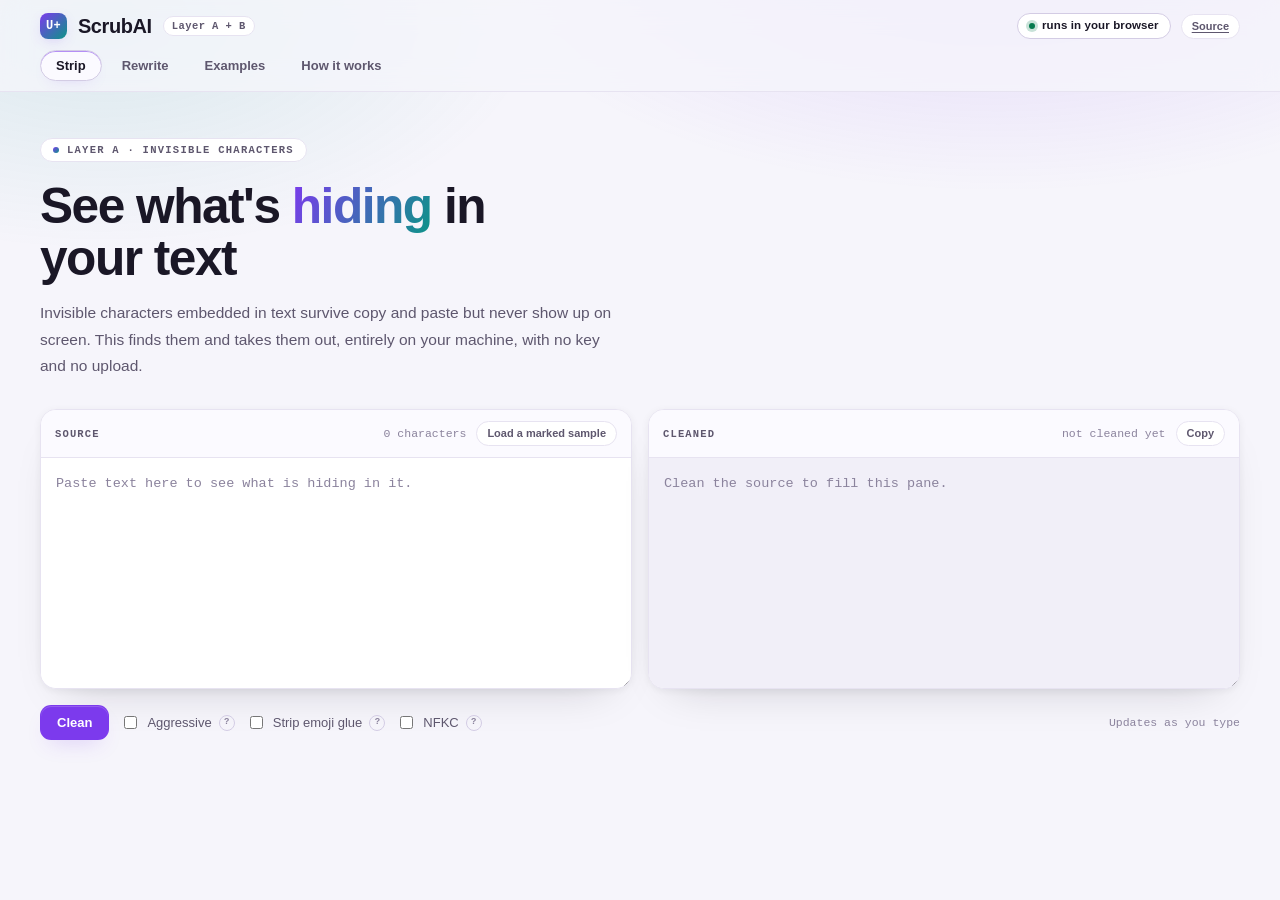
==== commit a242ee4e: "Rename the project to ScrubAI The package was called wmtk, a contraction of "watermark toolkit" that" ====
--- a/web/index.html
+++ b/web/index.html
@@ -3,18 +3,18 @@
 <head>
 <meta charset="utf-8">
 <meta name="viewport" content="width=device-width, initial-scale=1">
-<title>wmtk: strip AI watermarks from text</title>
+<title>ScrubAI: strip AI watermarks from text</title>
 <meta name="description" content="Remove invisible Unicode watermarks and displace statistical token-sampling watermarks. Runs entirely in your browser.">
 
 <!-- Metadata for link previews when the page is shared. -->
 <link rel="canonical" href="https://yasir-mo.github.io/AI-watermark-remover-GUI/">
 <meta property="og:type" content="website">
-<meta property="og:site_name" content="wmtk">
-<meta property="og:title" content="wmtk: strip AI watermarks from text">
+<meta property="og:site_name" content="ScrubAI">
+<meta property="og:title" content="ScrubAI: strip AI watermarks from text">
 <meta property="og:description" content="Find and remove invisible Unicode characters hidden in text, then rewrite through a second model to displace statistical watermarks. No account, no upload, and no server. It runs in your browser.">
 <meta property="og:url" content="https://yasir-mo.github.io/AI-watermark-remover-GUI/">
 <meta name="twitter:card" content="summary">
-<meta name="twitter:title" content="wmtk: strip AI watermarks from text">
+<meta name="twitter:title" content="ScrubAI: strip AI watermarks from text">
 <meta name="twitter:description" content="Invisible Unicode watermarks, revealed and removed in your browser. Bring your own key for the rewrite layer, or use it with no key at all.">
 
 <!-- No server, and the page handles API keys, so script injection is the only
@@ -50,7 +50,7 @@
 <header class="masthead">
   <div class="brand">
     <span class="brand-mark" aria-hidden="true">U+</span>
-    <h1>wmtk</h1>
+    <h1>ScrubAI</h1>
     <span class="version" id="version">Layer A + B</span>
   </div>
   <div class="masthead-right">
--- a/web/styles.css
+++ b/web/styles.css
@@ -1,4 +1,4 @@
-/* wmtk styles: a forensic instrument, dark by default.
+/* scrubai styles: a forensic instrument, dark by default.
    The subject is codepoint notation, so monospace is the data face and a clean
    sans carries the shell. Colour is a taxonomy: each finding kind owns one hue,
    and those hues light up against a quiet indigo-charcoal ground.
